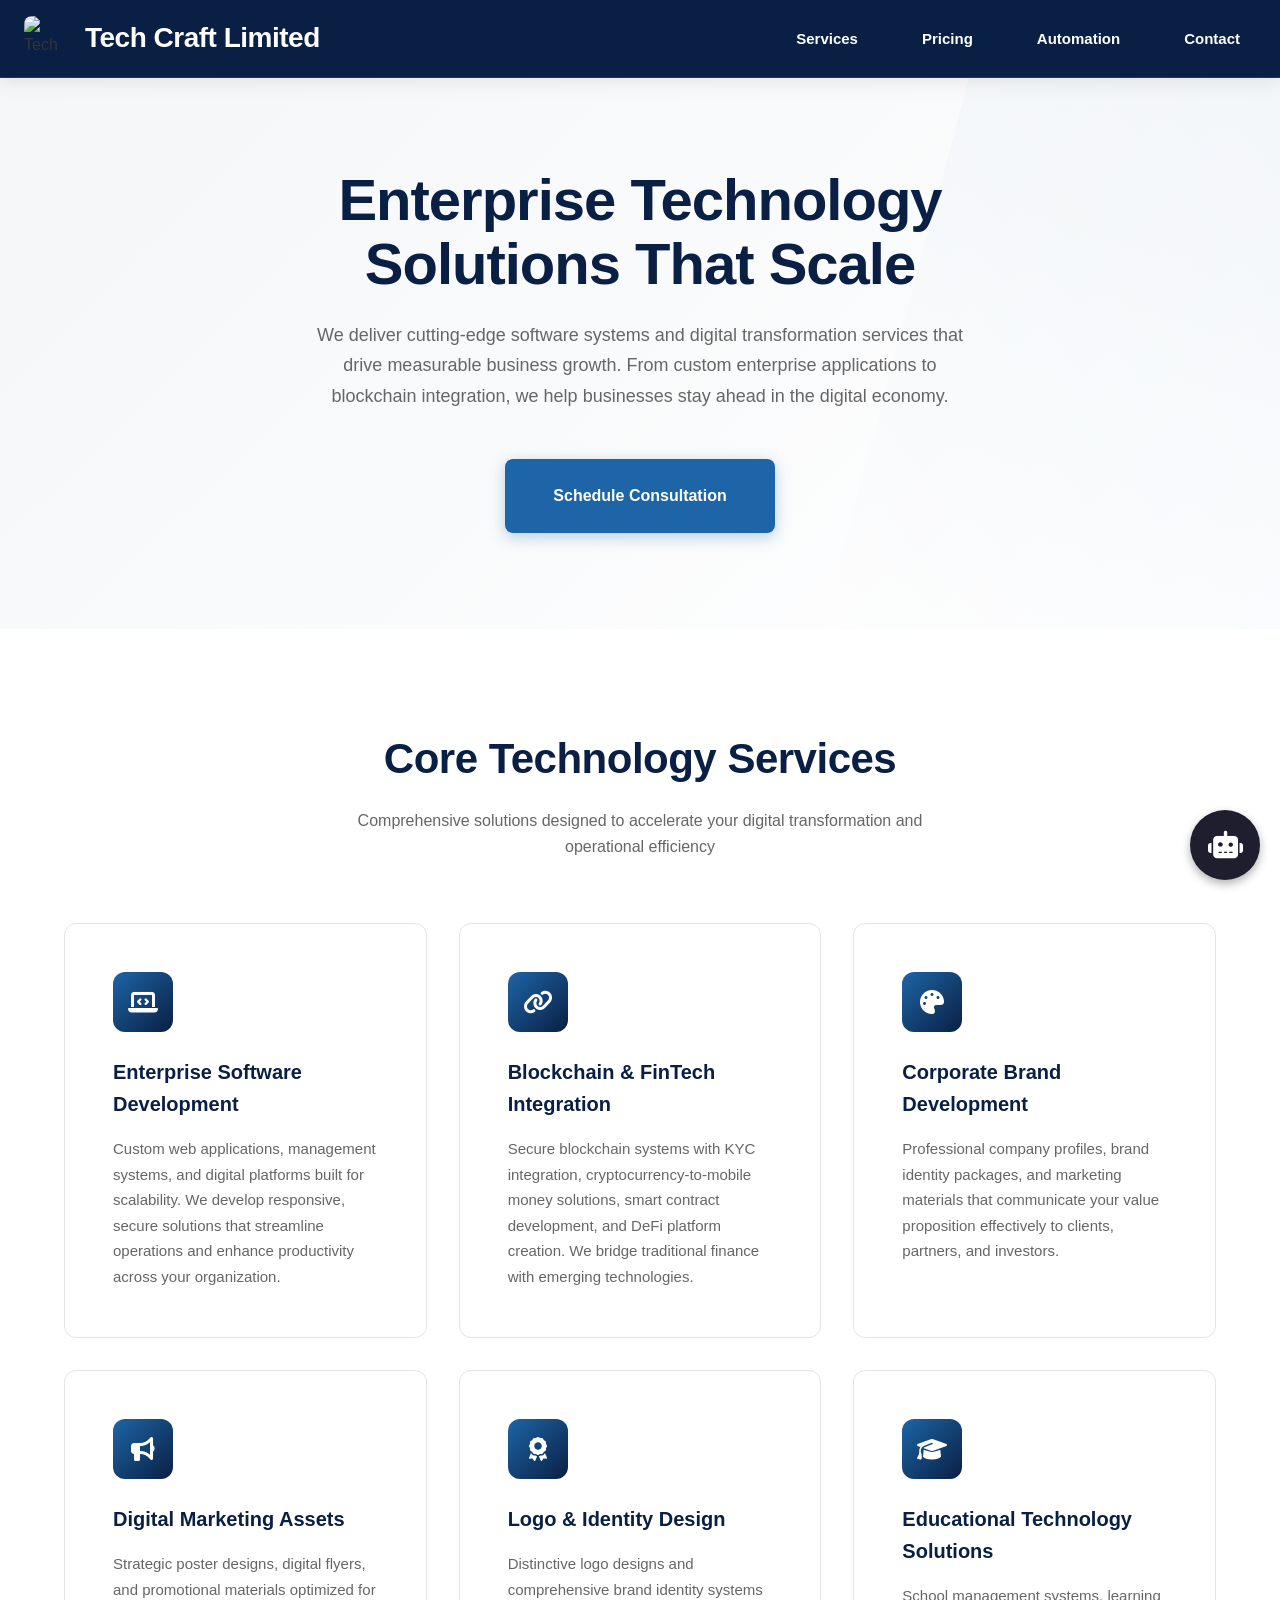
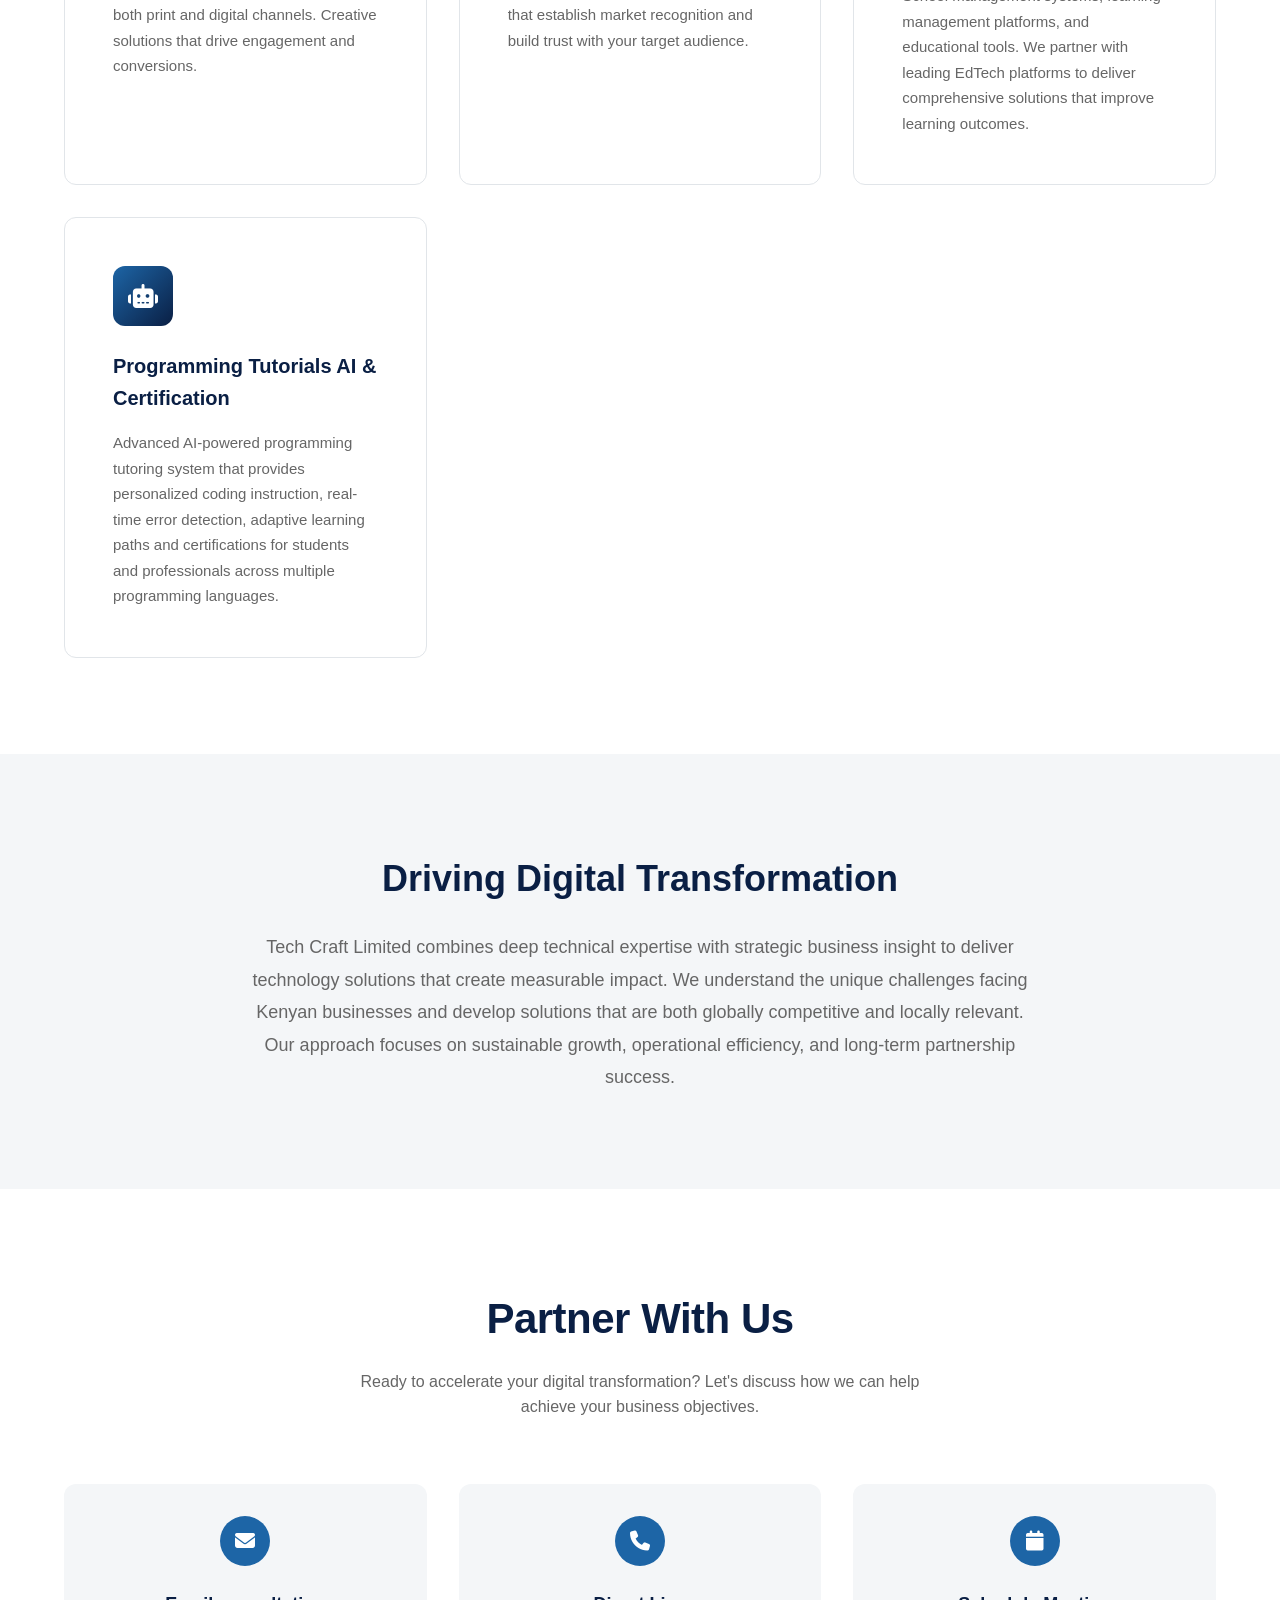
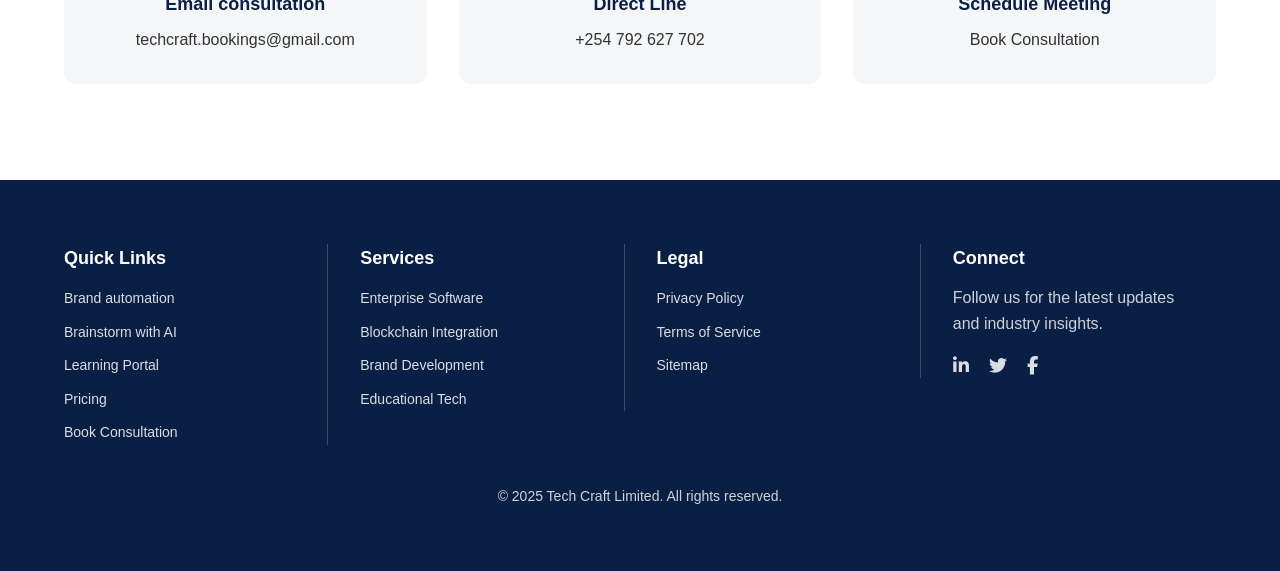
==== index.html @ 8ffde4c5 "Publish index.html at repository root for GitHub Pages and Vercel" ====
<!DOCTYPE html>
<html lang="en">
<head>
<meta charset="UTF-8">
<meta name="viewport" content="width=device-width, initial-scale=1.0">
<title>Tech Craft Limited — Enterprise Technology Solutions</title>
<meta name="description" content="Leading technology consultancy offering enterprise software development, blockchain integration, brand development, digital marketing, and educational technology solutions across Kenya.">
<link href="https://cdnjs.cloudflare.com/ajax/libs/font-awesome/6.4.0/css/all.min.css" rel="stylesheet">

<style>
/* Base Reset & Variables */
* { margin: 0; padding: 0; box-sizing: border-box; }
:root {
  --primary-dark: #0A1F44;
  --primary-light: #ffffff;
  --surface-gray: #F4F6F8;
  --accent-blue: #1D65A6;
  --success-green: #28a745;
  --text-secondary: #333333;
  --text-light: #666666;
  --border-color: #e1e5e9;
  --spacing-xs: 8px;
  --spacing-sm: 16px;
  --spacing-md: 24px;
  --spacing-lg: 32px;
  --spacing-xl: 48px;
  --spacing-xxl: 64px;
  --spacing-mega: 96px;
}

body {
  font-family: 'SF Pro Display', -apple-system, BlinkMacSystemFont, 'Segoe UI', Roboto, sans-serif;
  line-height: 1.6;
  color: var(--text-secondary);
  background: var(--primary-light);
  font-size: 16px;
}

.container {
  max-width: 1200px;
  margin: 0 auto;
  padding: 0 var(--spacing-md);
}

/* Navigation */
nav {
  position: fixed;
  top: 0;
  width: 100%;
  background: var(--primary-dark);
  border-bottom: 1px solid rgba(255, 255, 255, 0.1);
  z-index: 100;
  box-shadow: 0 2px 20px rgba(0, 0, 0, 0.1);
}

.nav-container {
  display: flex;
  justify-content: space-between;
  align-items: center;
  padding: var(--spacing-sm) var(--spacing-md);
}

.logo-section {
  display: flex;
  align-items: center;
  gap: var(--spacing-sm);
}

.logo-image {
  width: 45px;
  height: 45px;
  border-radius: 8px;
}

.logo-text {
  font-size: 28px;
  font-weight: 600;
  color: var(--primary-light);
  text-decoration: none;
  letter-spacing: -0.5px;
}

.nav-links {
  display: flex;
  list-style: none;
  gap: var(--spacing-lg);
}

.nav-links a {
  text-decoration: none;
  color: var(--primary-light);
  font-weight: 600;
  font-size: 15px;
  transition: all 0.3s ease;
  padding: var(--spacing-xs) var(--spacing-sm);
  border-radius: 10px;
}

.nav-links a:hover {
  color: var(--accent-blue);
  background: rgba(29, 101, 166, 0.1);
}

.menu-toggle {
  display: none;
  background: none;
  border: none;
  font-size: 24px;
  cursor: pointer;
  color: var(--primary-light);
}

/* Hero Section */
.hero {
  margin-top: 72px;
  padding: var(--spacing-mega) 0;
  background: linear-gradient(135deg, var(--surface-gray) 0%, var(--primary-light) 100%);
  position: relative;
  overflow: hidden;
}

.hero::before {
  content: '';
  position: absolute;
  top: 0;
  right: -10%;
  width: 40%;
  height: 100%;
  background: linear-gradient(45deg, transparent, rgba(29, 101, 166, 0.05));
  transform: skewX(-15deg);
}

.hero-content {
  position: relative;
  z-index: 2;
  text-align: center;
}

.hero h1 {
  font-size: clamp(32px, 5vw, 58px);
  font-weight: 700;
  margin-bottom: var(--spacing-md);
  line-height: 1.1;
  color: var(--primary-dark);
  letter-spacing: -1px;
}

.hero .subtitle {
  font-size: 18px;
  color: var(--text-light);
  margin-bottom: var(--spacing-xl);
  max-width: 650px;
  margin-left: auto;
  margin-right: auto;
  line-height: 1.7;
}

.cta-button {
  display: inline-block;
  background: var(--accent-blue);
  color: var(--primary-light);
  padding: var(--spacing-md) var(--spacing-xl);
  text-decoration: none;
  border-radius: 8px;
  font-weight: 600;
  font-size: 16px;
  transition: all 0.3s ease;
  box-shadow: 0 4px 15px rgba(29, 101, 166, 0.3);
}

.cta-button:hover {
  background: var(--primary-dark);
  transform: translateY(-2px);
  box-shadow: 0 6px 25px rgba(29, 101, 166, 0.4);
}

/* Services Section */
.services {
  padding: var(--spacing-mega) 0;
  background: var(--primary-light);
}

.section-title {
  text-align: center;
  font-size: clamp(28px, 4vw, 42px);
  font-weight: 700;
  margin-bottom: var(--spacing-sm);
  color: var(--primary-dark);
  letter-spacing: -0.5px;
}

.section-subtitle {
  text-align: center;
  font-size: 16px;
  color: var(--text-light);
  margin-bottom: var(--spacing-xxl);
  max-width: 600px;
  margin-left: auto;
  margin-right: auto;
}

.services-grid {
  display: grid;
  grid-template-columns: repeat(auto-fit, minmax(320px, 1fr));
  gap: var(--spacing-lg);
}

.service-card {
  background: var(--primary-light);
  border: 1px solid var(--border-color);
  border-radius: 12px;
  padding: var(--spacing-xl);
  transition: all 0.4s ease;
  position: relative;
  overflow: hidden;
}

.service-card::before {
  content: '';
  position: absolute;
  top: 0;
  left: 0;
  width: 100%;
  height: 4px;
  background: linear-gradient(90deg, var(--accent-blue), var(--primary-dark));
  transform: scaleX(0);
  transition: transform 0.3s ease;
}

.service-card:hover {
  box-shadow: 0 10px 40px rgba(0, 0, 0, 0.1);
  transform: translateY(-5px);
  border-color: var(--accent-blue);
}

.service-card:hover::before {
  transform: scaleX(1);
}

.service-icon {
  width: 60px;
  height: 60px;
  background: linear-gradient(135deg, var(--accent-blue), var(--primary-dark));
  border-radius: 12px;
  display: flex;
  align-items: center;
  justify-content: center;
  margin-bottom: var(--spacing-md);
  font-size: 24px;
  color: var(--primary-light);
  transition: transform 0.3s ease;
}

.service-card:hover .service-icon {
  transform: scale(1.1) rotate(5deg);
}

.service-card h3 {
  font-size: 20px;
  font-weight: 600;
  margin-bottom: var(--spacing-sm);
  color: var(--primary-dark);
}

.service-card p {
  color: var(--text-light);
  line-height: 1.7;
  font-size: 15px;
}

/* Mission Section */
.mission {
  background: var(--surface-gray);
  padding: var(--spacing-mega) 0;
  position: relative;
}

.mission-content {
  max-width: 800px;
  margin: 0 auto;
  text-align: center;
}

.mission h2 {
  font-size: clamp(24px, 4vw, 36px);
  font-weight: 700;
  margin-bottom: var(--spacing-md);
  color: var(--primary-dark);
}

.mission p {
  font-size: 18px;
  color: var(--text-light);
  line-height: 1.8;
}

/* Contact Section */
.contact {
  padding: var(--spacing-mega) 0;
  background: var(--primary-light);
  text-align: center;
}

.contact-grid {
  display: grid;
  grid-template-columns: repeat(auto-fit, minmax(280px, 1fr));
  gap: var(--spacing-lg);
  margin-top: var(--spacing-xl);
}

.contact-card {
  background: var(--surface-gray);
  padding: var(--spacing-lg);
  border-radius: 12px;
  text-align: center;
}

.contact-icon {
  width: 50px;
  height: 50px;
  background: var(--accent-blue);
  border-radius: 50%;
  display: flex;
  align-items: center;
  justify-content: center;
  margin: 0 auto var(--spacing-md);
  font-size: 20px;
  color: var(--primary-light);
}

.contact-card h3 {
  font-size: 18px;
  font-weight: 600;
  margin-bottom: var(--spacing-xs);
  color: var(--primary-dark);
}

.contact-card a {
  color: var(--text-secondary);
  text-decoration: none;
  font-weight: 500;
  transition: color 0.3s ease;
}

.contact-card a:hover {
  color: var(--accent-blue);
}

/* Footer */
.footer {
  background: var(--primary-dark);
  color: var(--primary-light);
  padding: var(--spacing-xxl) 0;
  clear: both;
}

.footer-content {
  display: flex;
  flex-wrap: wrap;
  justify-content: space-between;
  gap: var(--spacing-lg);
  align-items: flex-start;
}

.footer-section {
  flex: 1;
  min-width: 200px;
  border-right: 1px solid rgba(255,255,255,0.2);
  padding-right: 15px;
}

.footer-section:last-child {
  border-right: none;
}

.footer-section h3 {
  margin-bottom: 12px;
  font-size: 18px;
  font-weight: 600;
  color: #fff;
}

.footer-links {
  list-style: none;
  display: flex;
  flex-direction: column;
  gap: 8px;
  padding: 0;
  margin: 0;
  align-items: flex-start;
}

.footer-links li {
  margin: 0;
}

.footer-links a {
  color: rgba(255,255,255,0.85);
  text-decoration: none;
  font-size: 14px;
  transition: color 0.3s;
}

.footer-links a:hover {
  color: var(--accent-blue);
}

.social-links {
  display: flex;
  gap: 20px;
}

.social-links a {
  color: rgba(255,255,255,0.85);
  font-size: 18px;
  text-decoration: none;
  transition: color 0.3s;
}

.social-links a:hover {
  color: var(--accent-blue);
}

.footer-bottom {
  margin-top: 40px;
  text-align: center;
  font-size: 14px;
  color: rgba(255,255,255,0.7);
}

.footer p {
  color: rgba(255, 255, 255, 0.8);
}

/* Floating AI Button */
.ai-button-container {
  position: fixed;
  bottom: 20px;
  right: 20px;
  z-index: 1000;
}

#aiButton {
  background-color: #1E1E2F;
  color: white;
  border-radius: 50%;
  width: 70px;
  height: 70px;
  display: flex;
  align-items: center;
  justify-content: center;
  font-size: 28px;
  cursor: pointer;
  box-shadow: 0px 4px 10px rgba(0,0,0,0.3);
  position: relative;
  transition: background-color 0.3s, transform 0.3s;
}

#aiButton:hover {
  transform: scale(1.1);
}

#aiTooltip {
  position: absolute;
  bottom: 20px;
  right: 90px;
  background: #2E2E4F;
  color: white;
  padding: 8px 12px;
  border-radius: 12px;
  font-size: 14px;
  opacity: 0;
  transform: translateX(20px);
  transition: all 0.4s ease;
  white-space: nowrap;
}

/* Mobile Responsive Styles */
@media screen and (max-width: 768px) {
  .nav-links {
    position: absolute;
    top: 100%;
    left: 0;
    width: 100%;
    background: var(--primary-dark);
    flex-direction: column;
    padding: var(--spacing-md);
    box-shadow: 0 4px 20px rgba(0, 0, 0, 0.2);
    transform: translateY(-100%);
    opacity: 0;
    visibility: hidden;
    transition: all 0.3s ease;
    gap: 0;
  }

  .nav-links a {
    padding: var(--spacing-sm) 0;
    border-bottom: 1px solid rgba(255, 255, 255, 0.1);
    width: 100%;
    text-align: center;
  }

  .nav-links a:last-child {
    border-bottom: none;
  }

  .nav-links.active {
    transform: translateY(0);
    opacity: 1;
    visibility: visible;
  }

  .menu-toggle {
    display: block;
  }

  .hero {
    padding: var(--spacing-xxl) 0;
  }

  .hero h1 {
    font-size: clamp(28px, 6vw, 40px);
  }

  .hero .subtitle {
    font-size: 16px;
  }

  .services {
    padding: var(--spacing-xxl) 0;
  }

  .mission {
    padding: var(--spacing-xxl) 0;
  }

  .mission p {
    font-size: 16px;
  }

  .contact {
    padding: var(--spacing-xxl) 0;
  }

  .services-grid {
    grid-template-columns: 1fr;
    gap: var(--spacing-md);
  }

  .contact-grid {
    grid-template-columns: 1fr;
  }

  .footer-content {
    flex-direction: column;
    align-items: center;
    text-align: center;
  }

  .footer-section {
    border-right: none;
    border-bottom: 1px solid rgba(255,255,255,0.2);
    padding-right: 0;
    padding-bottom: var(--spacing-md);
    width: 100%;
  }

  .footer-section:last-child {
    border-bottom: none;
  }

  .footer-links {
    align-items: center;
  }

  .social-links {
    justify-content: center;
  }

  #aiButton {
    width: 60px;
    height: 60px;
    font-size: 24px;
  }

  #aiTooltip {
    font-size: 12px;
    right: 75px;
  }
}

@media (max-width: 480px) {
  .container {
    padding: 0 var(--spacing-sm);
  }

  .nav-container {
    padding: var(--spacing-sm);
  }

  .logo-text {
    font-size: 20px;
  }

  .logo-image {
    width: 35px;
    height: 35px;
  }

  .hero {
    padding: var(--spacing-xl) 0;
  }

  .hero h1 {
    font-size: 26px;
  }

  .hero .subtitle {
    font-size: 15px;
  }

  .cta-button {
    padding: var(--spacing-sm) var(--spacing-md);
    font-size: 14px;
  }

  .service-card {
    padding: var(--spacing-md);
  }

  .service-icon {
    width: 50px;
    height: 50px;
    font-size: 20px;
  }

  .section-title {
    font-size: 24px;
  }

  .section-subtitle {
    font-size: 14px;
  }

  #aiButton {
    width: 55px;
    height: 55px;
    font-size: 22px;
    bottom: 15px;
    right: 15px;
  }

  #aiTooltip {
    display: none;
  }
}
</style>
</head>

<body>
<!-- Navigation -->
<nav class="nav">
  <div class="nav-container">
    <div class="logo-section">
      <img src="techcraft.png" alt="Tech Craft Logo" class="logo-image">
      <a href="#" class="logo-text">Tech Craft Limited</a>
    </div>
    <ul class="nav-links">
      <li><a href="#services">Services</a></li>
      <li><a href="pricing.html">Pricing</a></li>
      <li><a href="automation.html">Automation</a></li>
      <li><a href="#contact">Contact</a></li>
    </ul>
    <button class="menu-toggle">
      <i class="fas fa-bars"></i>
    </button>
  </div>
</nav>

<!-- Hero Section -->
<section class="hero">
  <div class="container">
    <div class="hero-content">
      <h1>Enterprise Technology<br>Solutions That Scale</h1>
      <p class="subtitle">We deliver cutting-edge software systems and digital transformation services that drive measurable business growth. From custom enterprise applications to blockchain integration, we help businesses stay ahead in the digital economy.</p>
      <a href="booking.html" class="cta-button">Schedule Consultation</a>
    </div>
  </div>
</section>

<!-- Services Section -->
<section id="services" class="services">
  <div class="container">
    <h2 class="section-title">Core Technology Services</h2>
    <p class="section-subtitle">Comprehensive solutions designed to accelerate your digital transformation and operational efficiency</p>
    <div class="services-grid">
      <div class="service-card">
        <div class="service-icon">
          <i class="fas fa-laptop-code"></i>
        </div>
        <h3>Enterprise Software Development</h3>
        <p>Custom web applications, management systems, and digital platforms built for scalability. We develop responsive, secure solutions that streamline operations and enhance productivity across your organization.</p>
      </div>
      <div class="service-card">
        <div class="service-icon">
          <i class="fas fa-link"></i>
        </div>
        <h3>Blockchain & FinTech Integration</h3>
        <p>Secure blockchain systems with KYC integration, cryptocurrency-to-mobile money solutions, smart contract development, and DeFi platform creation. We bridge traditional finance with emerging technologies.</p>
      </div>
      <div class="service-card">
        <div class="service-icon">
          <i class="fas fa-palette"></i>
        </div>
        <h3>Corporate Brand Development</h3>
        <p>Professional company profiles, brand identity packages, and marketing materials that communicate your value proposition effectively to clients, partners, and investors.</p>
      </div>
      <div class="service-card">
        <div class="service-icon">
          <i class="fas fa-bullhorn"></i>
        </div>
        <h3>Digital Marketing Assets</h3>
        <p>Strategic poster designs, digital flyers, and promotional materials optimized for both print and digital channels. Creative solutions that drive engagement and conversions.</p>
      </div>
      <div class="service-card">
        <div class="service-icon">
          <i class="fas fa-award"></i>
        </div>
        <h3>Logo & Identity Design</h3>
        <p>Distinctive logo designs and comprehensive brand identity systems that establish market recognition and build trust with your target audience.</p>
      </div>
      <div class="service-card">
        <div class="service-icon">
          <i class="fas fa-graduation-cap"></i>
        </div>
        <h3>Educational Technology Solutions</h3>
        <p>School management systems, learning management platforms, and educational tools. We partner with leading EdTech platforms to deliver comprehensive solutions that improve learning outcomes.</p>
      </div>
      <div class="service-card">
        <div class="service-icon">
          <i class="fas fa-robot"></i>
        </div>
        <h3>Programming Tutorials AI & Certification</h3>
        <p>Advanced AI-powered programming tutoring system that provides personalized coding instruction, real-time error detection, adaptive learning paths and certifications for students and professionals across multiple programming languages.</p>
      </div>
    </div>
  </div>
</section>

<!-- Mission Section -->
<section id="mission" class="mission">
  <div class="container">
    <div class="mission-content">
      <h2>Driving Digital Transformation</h2>
      <p>Tech Craft Limited combines deep technical expertise with strategic business insight to deliver technology solutions that create measurable impact. We understand the unique challenges facing Kenyan businesses and develop solutions that are both globally competitive and locally relevant. Our approach focuses on sustainable growth, operational efficiency, and long-term partnership success.</p>
    </div>
  </div>
</section>

<!-- Contact Section -->
<section id="contact" class="contact">
  <div class="container">
    <h2 class="section-title">Partner With Us</h2>
    <p class="section-subtitle">Ready to accelerate your digital transformation? Let's discuss how we can help achieve your business objectives.</p>
    <div class="contact-grid">
      <div class="contact-card">
        <div class="contact-icon">
          <i class="fas fa-envelope"></i>
        </div>
        <h3>Email consultation</h3>
        <a href="mailto:techcraft.bookings@gmail.com">techcraft.bookings@gmail.com</a>
      </div>
      <div class="contact-card">
        <div class="contact-icon">
          <i class="fas fa-phone"></i>
        </div>
        <h3>Direct Line</h3>
        <a href="tel:+254792627702">+254 792 627 702</a>
      </div>
      <div class="contact-card">
        <div class="contact-icon">
          <i class="fas fa-calendar"></i>
        </div>
        <h3>Schedule Meeting</h3>
        <a href="booking.html">Book Consultation</a>
      </div>
    </div>
  </div>
</section>

<!-- Floating AI Button -->
<div class="ai-button-container">
  <a href="AI.html" target="_blank" style="text-decoration: none;">
    <div id="aiButton">
      <i class="fas fa-robot"></i>
      <div id="aiTooltip"> Brainstorm with AI</div>
    </div>
  </a>
</div>

<!-- Footer -->
<footer class="footer">
  <div class="container">
    <div class="footer-content">
      <div class="footer-section">
        <h3>Quick Links</h3>
        <ul class="footer-links">
          <li><a href="automation.html">Brand automation</a></li>
          <li><a href="AI.html">Brainstorm with AI</a></li>
          <li><a href="learning.html">Learning Portal</a></li>
          <li><a href="pricing.html">Pricing</a></li>
          <li><a href="booking.html">Book Consultation</a></li>
        </ul>
      </div>
      
      <div class="footer-section">
        <h3>Services</h3>
        <ul class="footer-links">
          <li><a href="#services">Enterprise Software</a></li>
          <li><a href="#services">Blockchain Integration</a></li>
          <li><a href="#services">Brand Development</a></li>
          <li><a href="#services">Educational Tech</a></li>
        </ul>
      </div>
      
      <div class="footer-section">
        <h3>Legal</h3>
        <ul class="footer-links">
          <li><a href="privacy.html">Privacy Policy</a></li>
          <li><a href="/terms.html">Terms of Service</a></li>
          <li><a href="/sitemap.html">Sitemap</a></li>
        </ul>
      </div>
      
      <div class="footer-section">
        <h3>Connect</h3>
        <p style="color: rgba(255, 255, 255, 0.8); margin-bottom: 1rem;">
          Follow us for the latest updates and industry insights.
        </p>
        <div class="social-links">
          <a href="https://linkedin.com/company/tech-craft-limited" aria-label="LinkedIn" target="_blank" rel="noopener">
            <i class="fab fa-linkedin-in" aria-hidden="true"></i>
          </a>
          <a href="https://x.com/Tech_craft_ltd?s=09&t=dpjquoECA7vQ30L01CiuYA" aria-label="Twitter" target="_blank" rel="noopener">
            <i class="fab fa-twitter" aria-hidden="true"></i>
          </a>
          <a href="https://www.facebook.com/profile.php?id=61583499659601" aria-label="Facebook" target="_blank" rel="noopener">
            <i class="fab fa-facebook-f" aria-hidden="true"></i>
          </a>
        </div>
      </div>
    </div>
    
    <div class="footer-bottom">
      <p>&copy; 2025 Tech Craft Limited. All rights reserved.</p>
    </div>
  </div>
</footer>

<script>
// Mobile menu toggle
const menuToggle = document.querySelector('.menu-toggle');
const navLinks = document.querySelector('.nav-links');

menuToggle.addEventListener('click', () => {
  navLinks.classList.toggle('active');
  const icon = menuToggle.querySelector('i');
  icon.classList.toggle('fa-bars');
  icon.classList.toggle('fa-times');
});

// Close mobile menu when clicking on a link
document.querySelectorAll('.nav-links a').forEach(link => {
  link.addEventListener('click', () => {
    navLinks.classList.remove('active');
    const icon = menuToggle.querySelector('i');
    icon.classList.add('fa-bars');
    icon.classList.remove('fa-times');
  });
});

// Smooth scrolling for navigation links
document.querySelectorAll('a[href^="#"]').forEach(anchor => {
  anchor.addEventListener('click', function (e) {
    e.preventDefault();
    const target = document.querySelector(this.getAttribute('href'));
    if (target) {
      target.scrollIntoView({
        behavior: 'smooth',
        block: 'start'
      });
    }
  });
});

// Navbar scroll effect
window.addEventListener('scroll', () => {
  const nav = document.querySelector('.nav');
  if (window.scrollY > 50) {
    nav.style.background = 'rgba(10, 31, 68, 0.98)';
  } else {
    nav.style.background = 'var(--primary-dark)';
  }
});

// AI Button Tooltip Animation
const tooltip = document.getElementById('aiTooltip');
const button = document.getElementById('aiButton');

// Flash tooltip with slide-in every 5 seconds
setInterval(() => {
  tooltip.style.opacity = '1';
  tooltip.style.transform = 'translateX(0)';
  setTimeout(() => {
    tooltip.style.opacity = '0';
    tooltip.style.transform = 'translateX(20px)';
  }, 2000);
}, 5000);

// Keep tooltip visible while hovering
button.addEventListener('mouseover', () => {
  tooltip.style.opacity = '1';
  tooltip.style.transform = 'translateX(0)';
});

button.addEventListener('mouseout', () => {
  tooltip.style.opacity = '0';
  tooltip.style.transform = 'translateX(20px)';
});

// Prevent body scroll when mobile menu is open
menuToggle.addEventListener('click', () => {
  if (navLinks.classList.contains('active')) {
    document.body.style.overflow = 'hidden';
  } else {
    document.body.style.overflow = '';
  }
});

// Reset body scroll on window resize
window.addEventListener('resize', () => {
  if (window.innerWidth > 768) {
    document.body.style.overflow = '';
    navLinks.classList.remove('active');
    const icon = menuToggle.querySelector('i');
    icon.classList.add('fa-bars');
    icon.classList.remove('fa-times');
  }
});
</script>
</body>
</html>
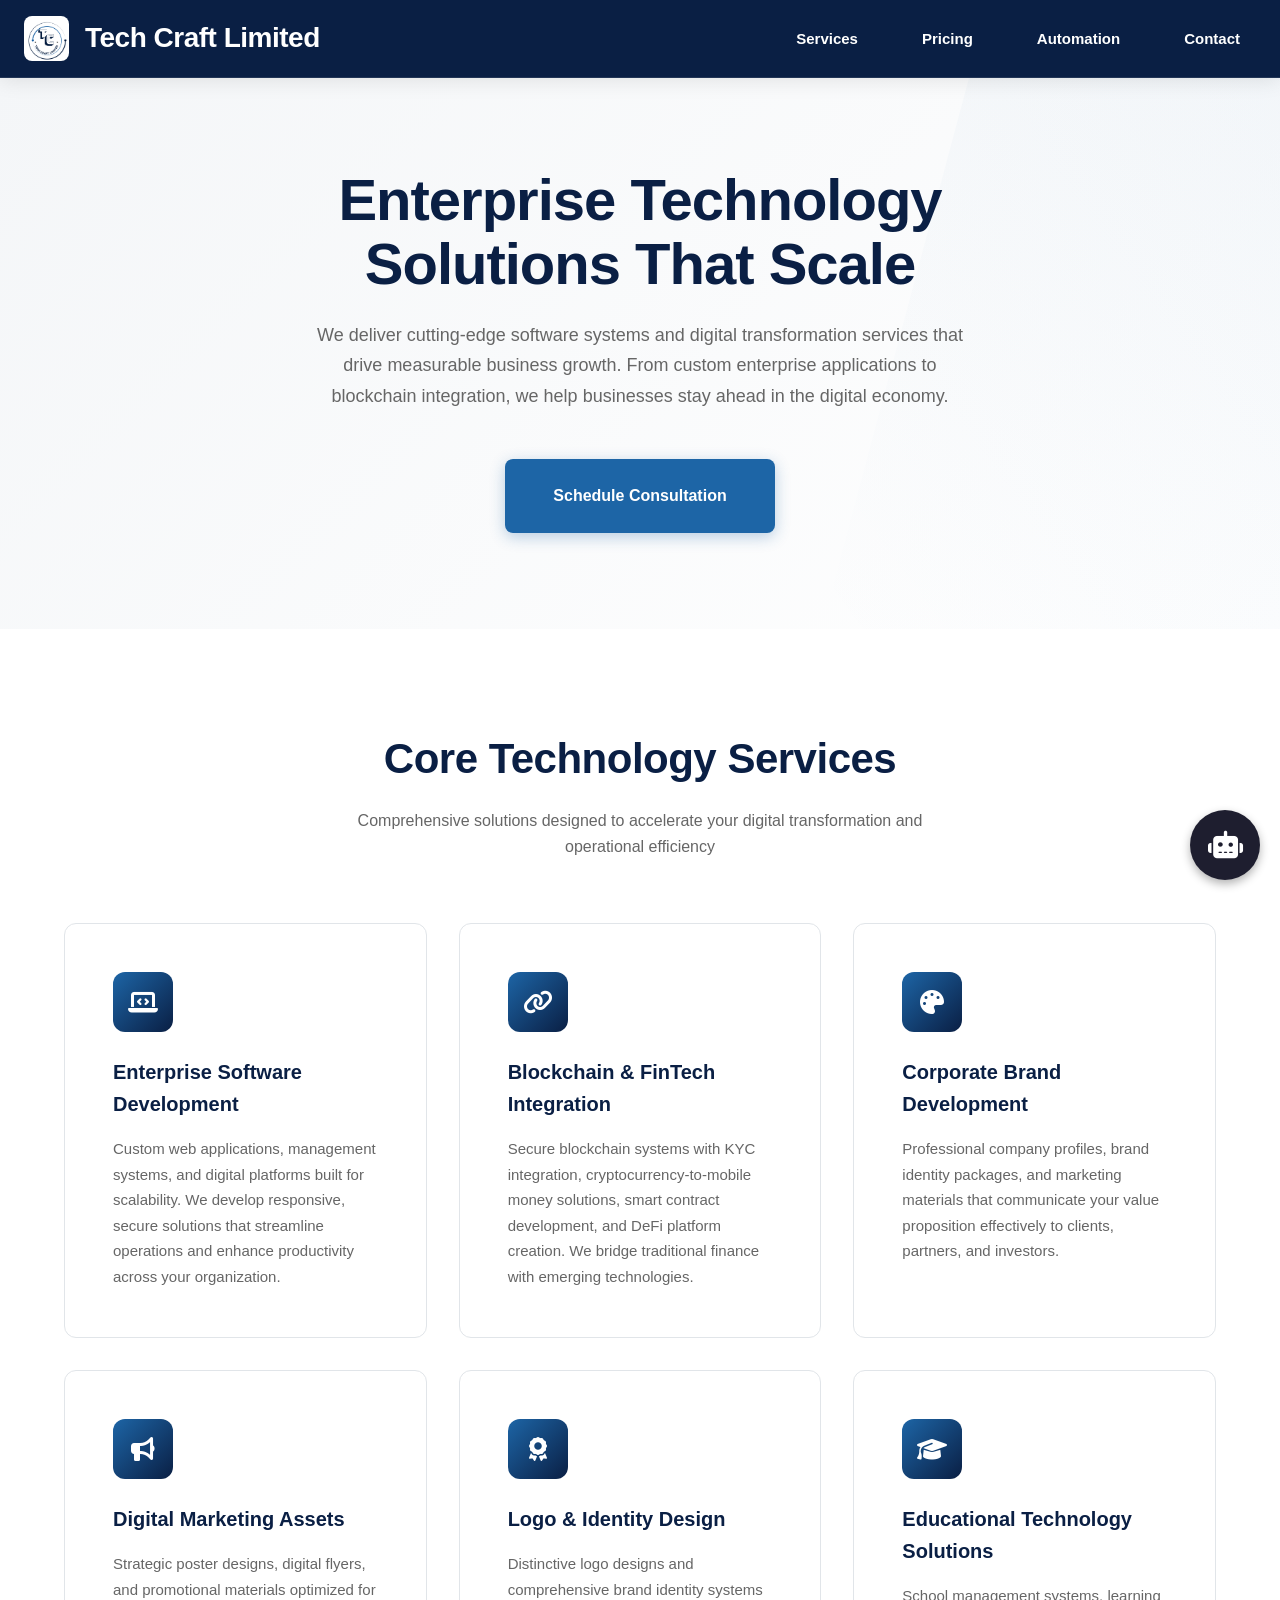
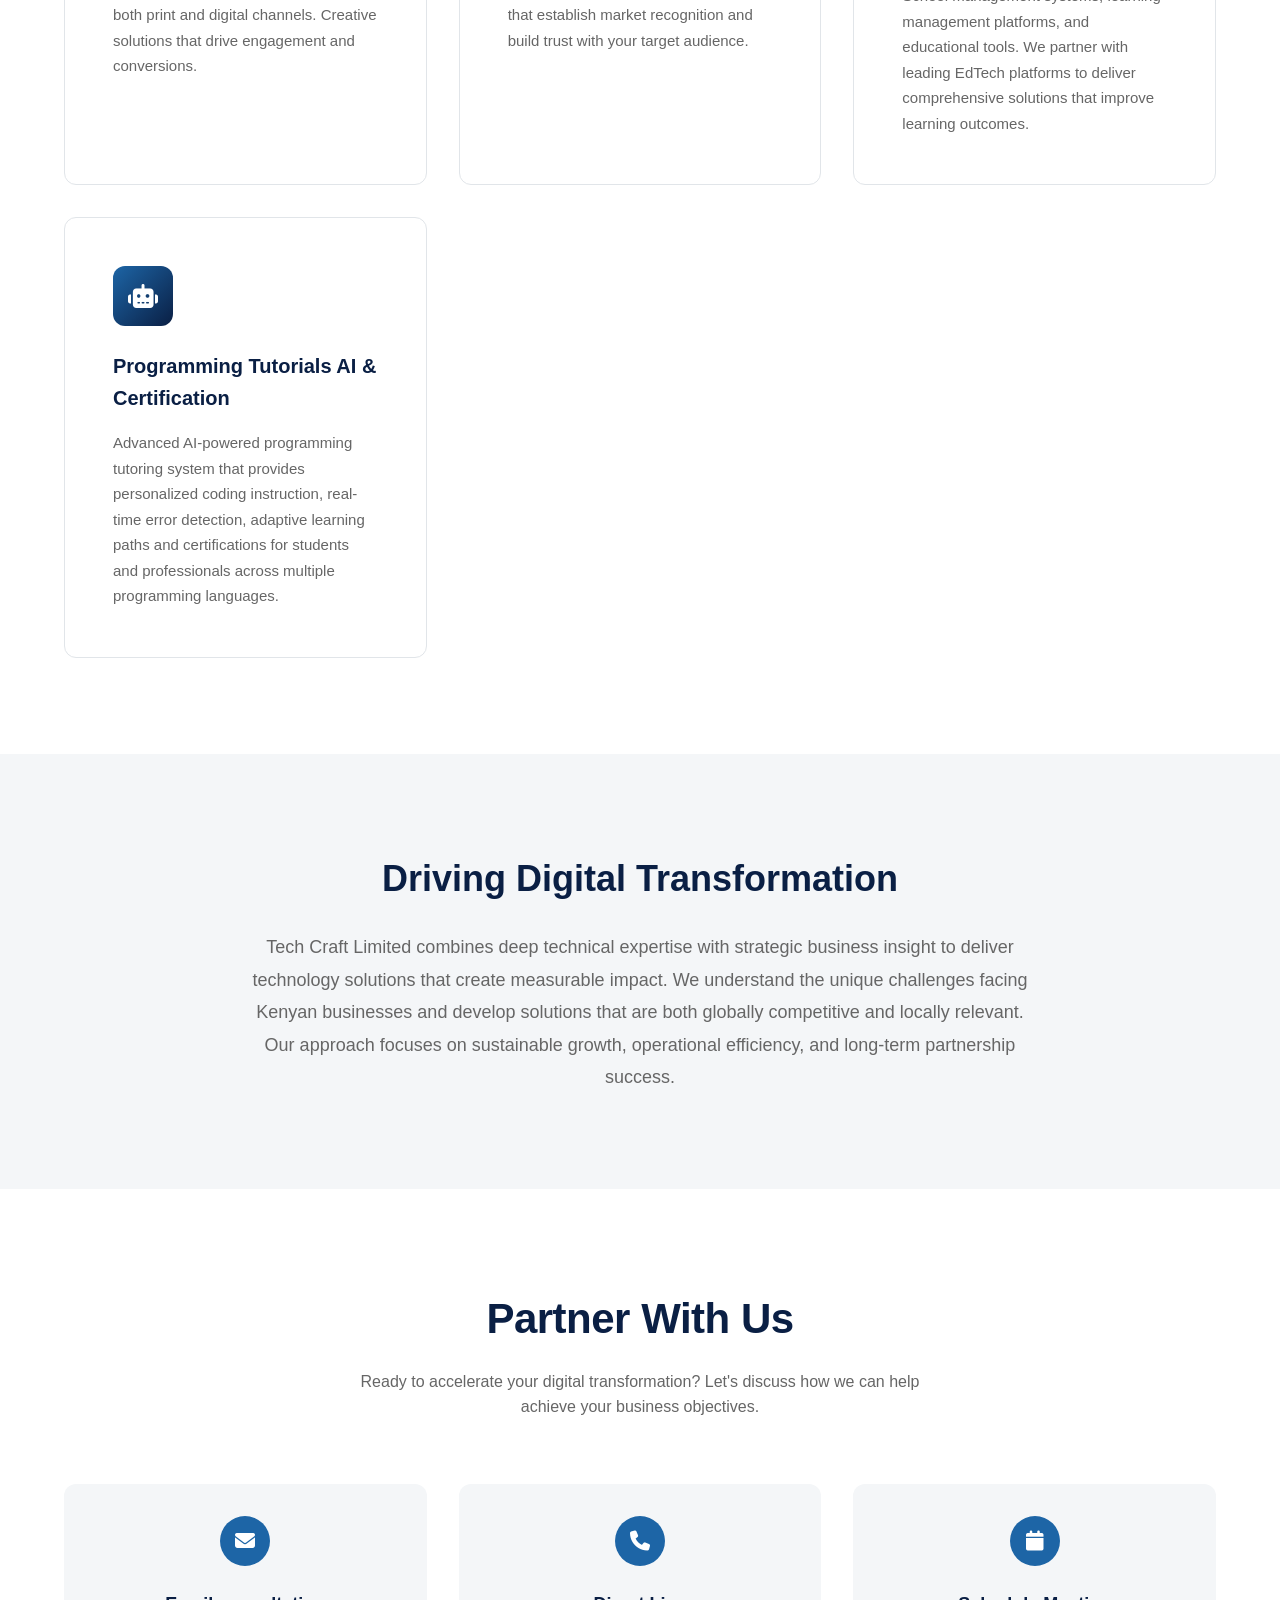
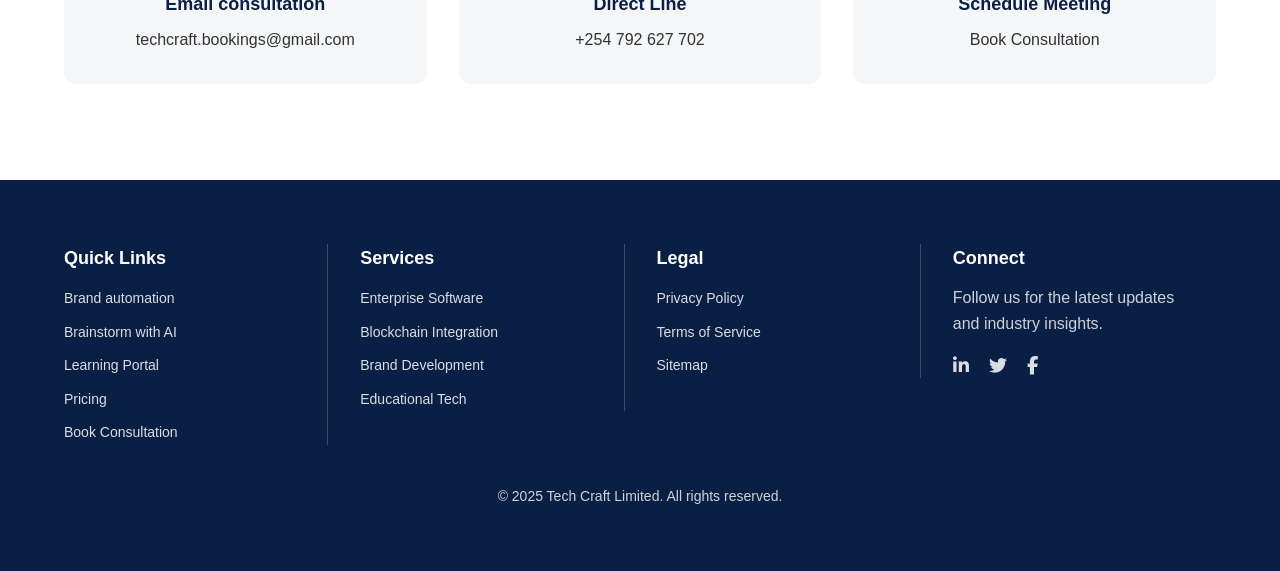
==== commit 0ef520fe: "Fix homepage logo asset path for root hosting" ====
--- a/index.html
+++ b/index.html
@@ -662,7 +662,7 @@
 <nav class="nav">
   <div class="nav-container">
     <div class="logo-section">
-      <img src="techcraft.png" alt="Tech Craft Logo" class="logo-image">
+      <img src="Techcraft/techcraft.png" alt="Tech Craft Logo" class="logo-image">
       <a href="#" class="logo-text">Tech Craft Limited</a>
     </div>
     <ul class="nav-links">
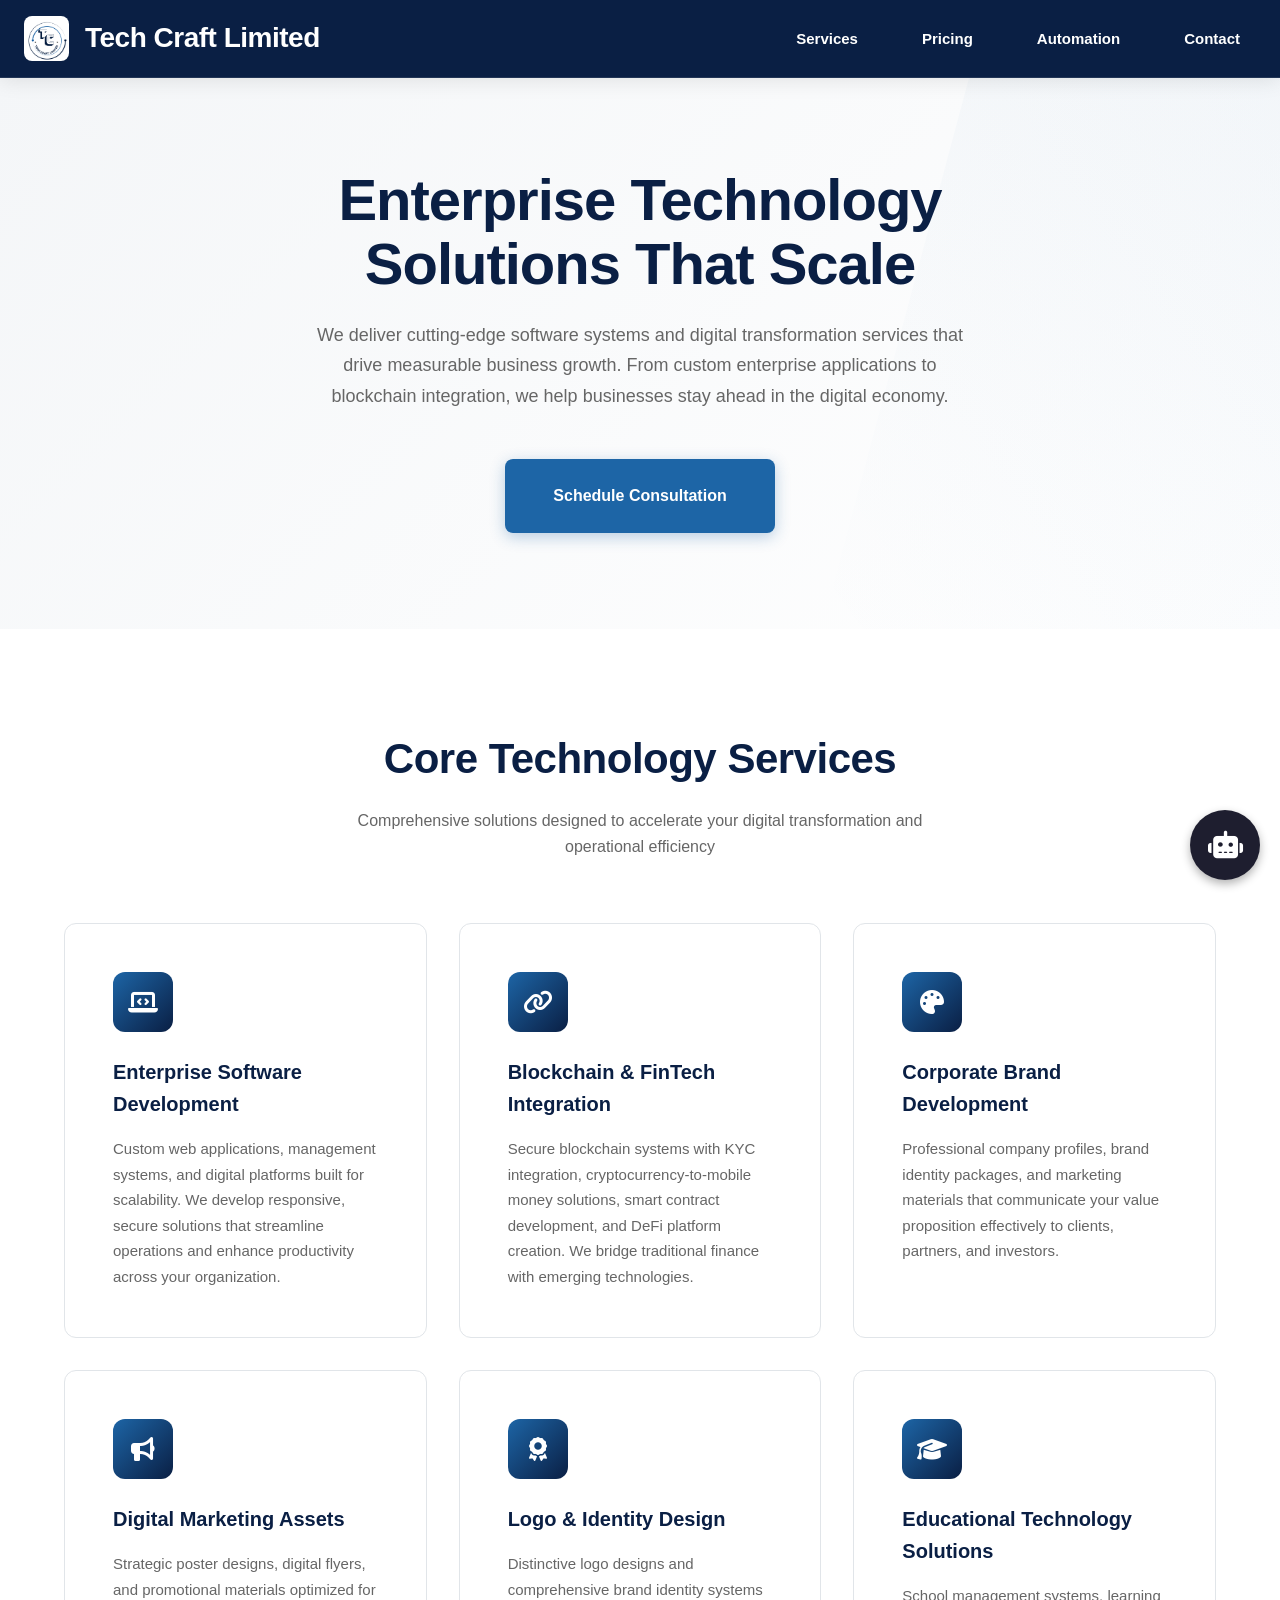
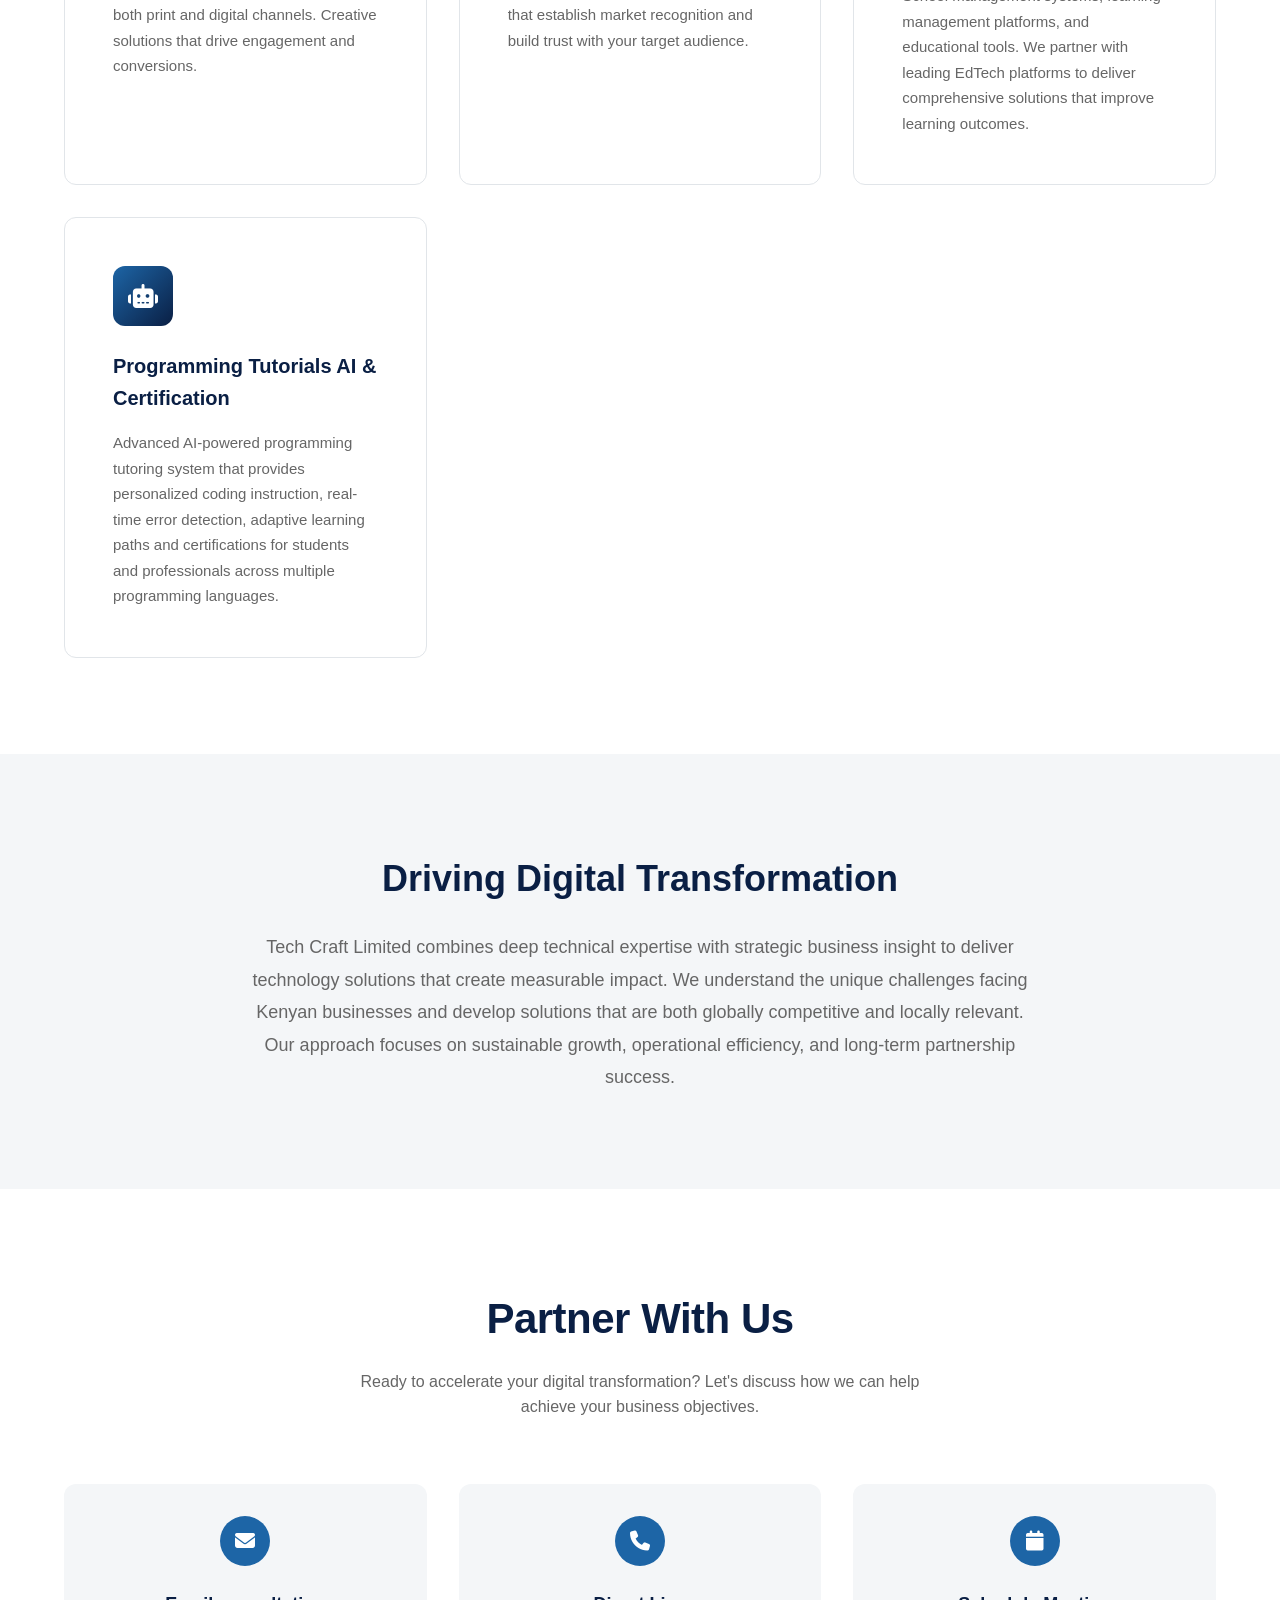
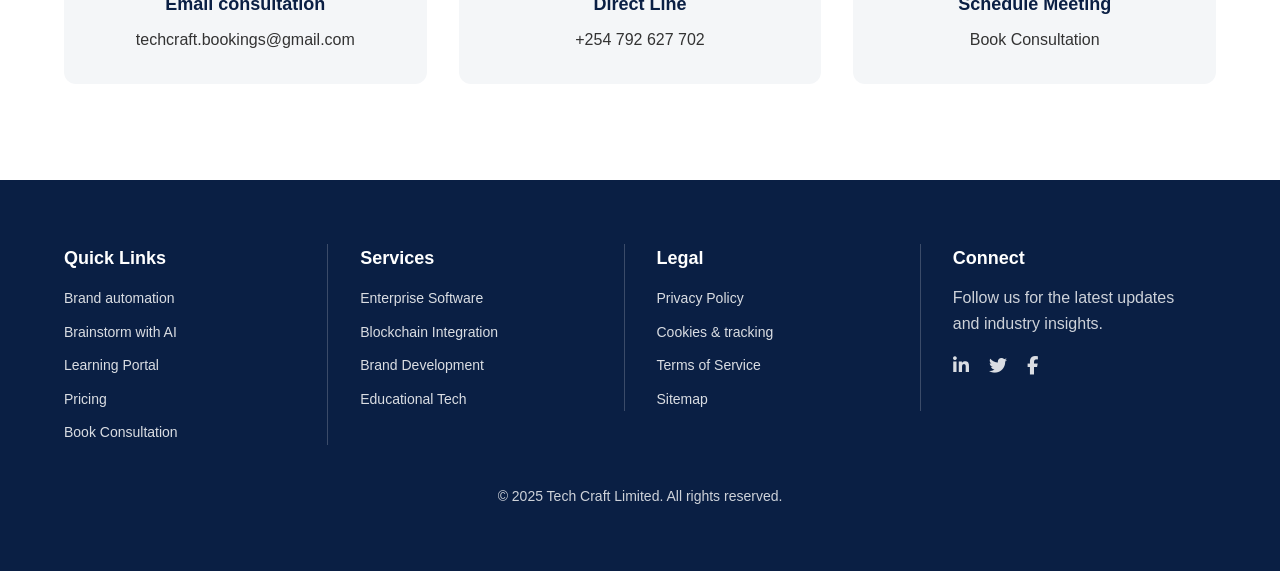
==== commit 130551b7: "fix: link privacy disclosures and correct unsupported homepage claims" ====
--- a/index.html
+++ b/index.html
@@ -827,6 +827,7 @@
         <h3>Legal</h3>
         <ul class="footer-links">
           <li><a href="privacy.html">Privacy Policy</a></li>
+          <li><a href="cookies.html">Cookies &amp; tracking</a></li>
           <li><a href="/terms.html">Terms of Service</a></li>
           <li><a href="/sitemap.html">Sitemap</a></li>
         </ul>
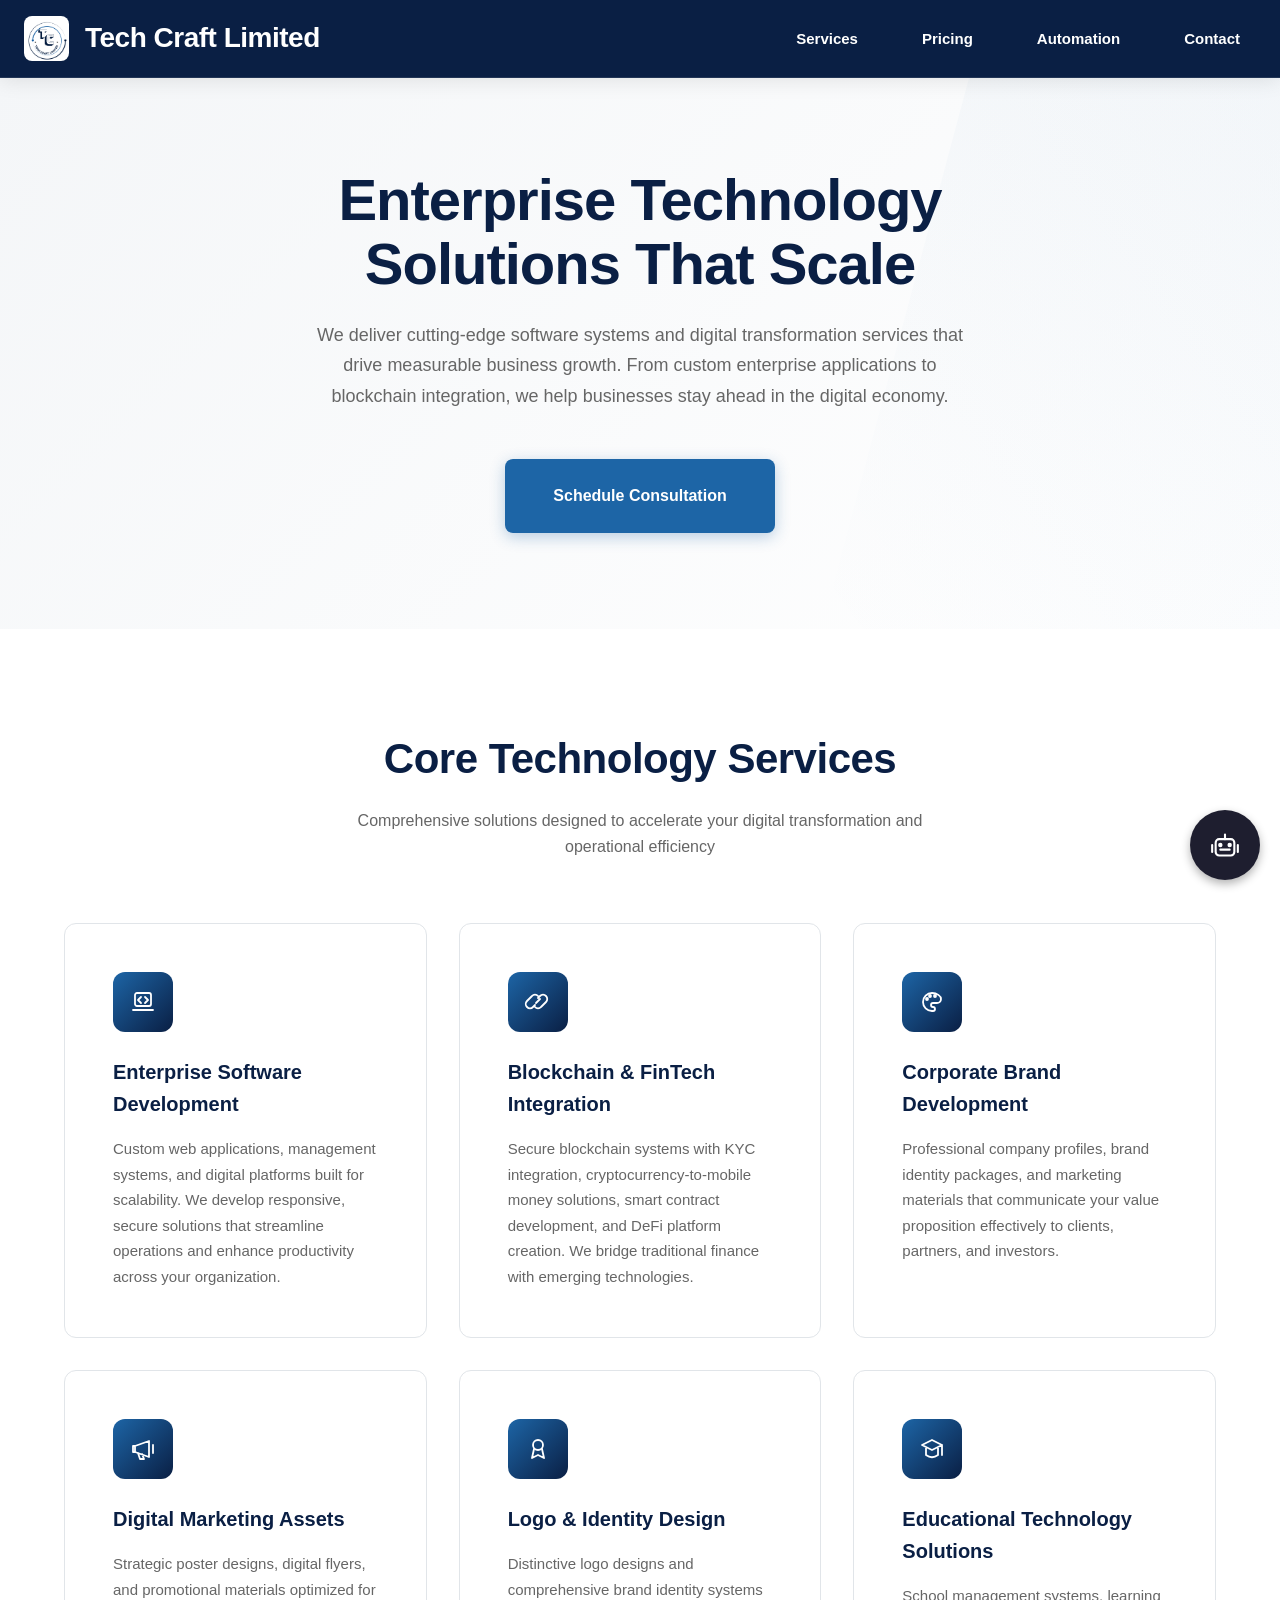
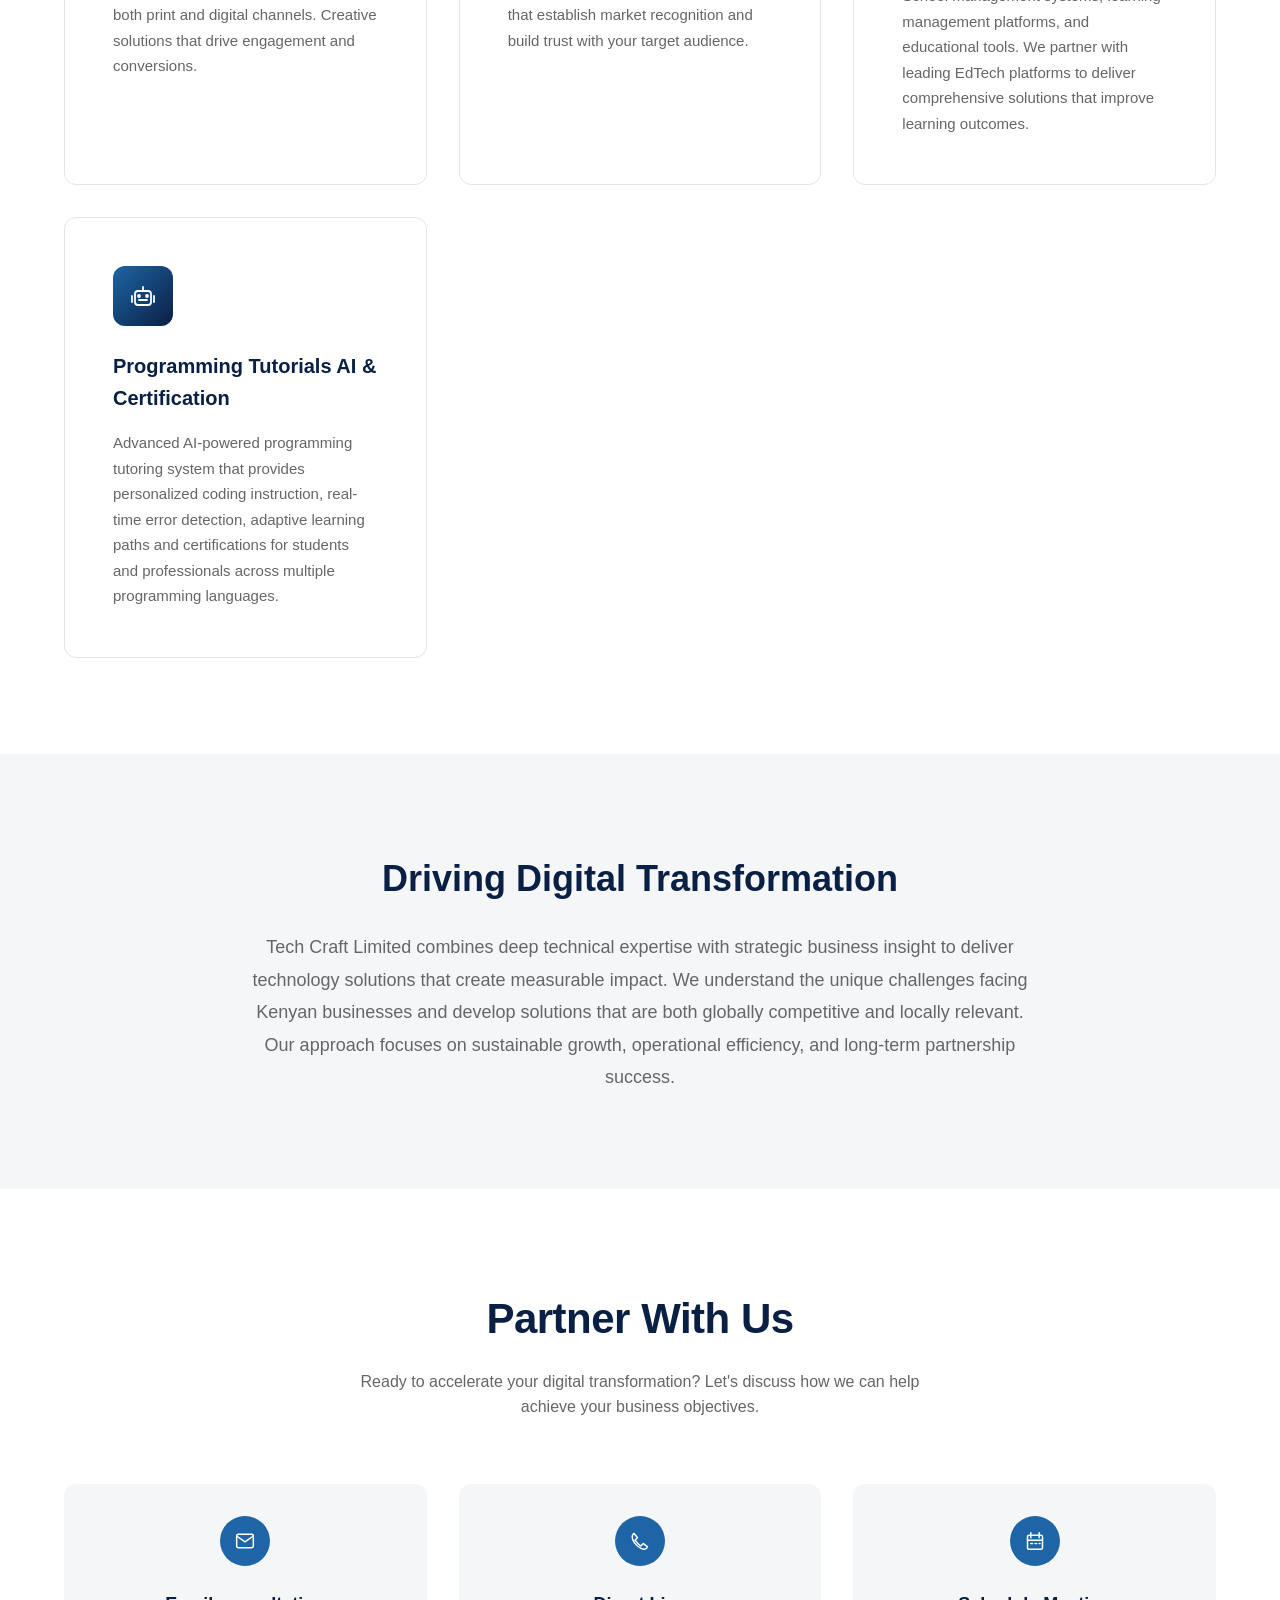
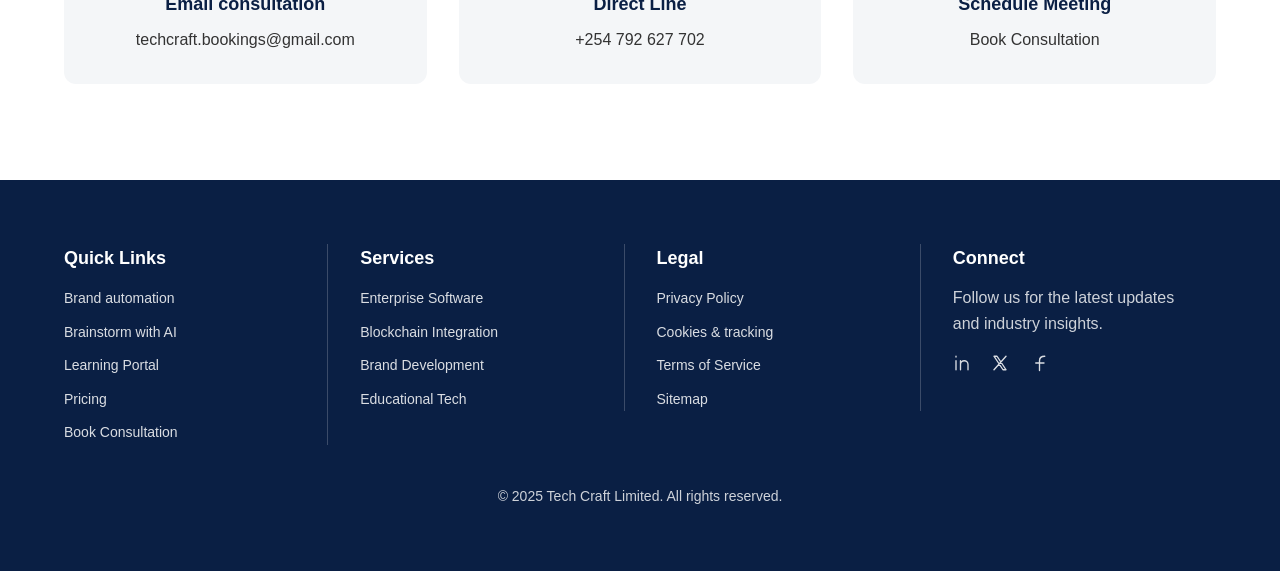
==== commit 14919c20: "Remove blocking homepage icon CDN and fix navigation" ====
--- a/index.html
+++ b/index.html
@@ -5,7 +5,7 @@
 <meta name="viewport" content="width=device-width, initial-scale=1.0">
 <title>Tech Craft Limited — Enterprise Technology Solutions</title>
 <meta name="description" content="Leading technology consultancy offering enterprise software development, blockchain integration, brand development, digital marketing, and educational technology solutions across Kenya.">
-<link href="https://cdnjs.cloudflare.com/ajax/libs/font-awesome/6.4.0/css/all.min.css" rel="stylesheet">
+<link rel="canonical" href="https://techcraftlimited.me/">
 
 <style>
 /* Base Reset & Variables */
@@ -654,6 +654,11 @@
     display: none;
   }
 }
+
+/* Inline icons: no external stylesheet or font requests on the homepage. */
+.fas,.fab{display:inline-flex;align-items:center;justify-content:center;font-style:normal}
+.site-icon{width:1em;height:1em;display:block;overflow:visible}
+.close-lines{display:none}.fa-times .menu-lines{display:none}.fa-times .close-lines{display:block}
 </style>
 </head>
 
@@ -662,7 +667,7 @@
 <nav class="nav">
   <div class="nav-container">
     <div class="logo-section">
-      <img src="Techcraft/techcraft.png" alt="Tech Craft Logo" class="logo-image">
+      <img src="Techcraft/techcraft.png" alt="Tech Craft Logo" class="logo-image" width="45" height="45" decoding="async">
       <a href="#" class="logo-text">Tech Craft Limited</a>
     </div>
     <ul class="nav-links">
@@ -671,8 +676,8 @@
       <li><a href="automation.html">Automation</a></li>
       <li><a href="#contact">Contact</a></li>
     </ul>
-    <button class="menu-toggle">
-      <i class="fas fa-bars"></i>
+    <button class="menu-toggle" aria-label="Toggle navigation" aria-expanded="false">
+      <i class="fas fa-bars"><svg class="site-icon" aria-hidden="true" viewBox="0 0 24 24" fill="none" stroke="currentColor" stroke-width="1.8" stroke-linecap="round" stroke-linejoin="round"><path class="menu-lines" d="M4 6h16M4 12h16M4 18h16"/><path class="close-lines" d="m6 6 12 12M6 18 18 6"/></svg></i>
     </button>
   </div>
 </nav>
@@ -696,49 +701,49 @@
     <div class="services-grid">
       <div class="service-card">
         <div class="service-icon">
-          <i class="fas fa-laptop-code"></i>
+          <i class="fas fa-laptop-code"><svg class="site-icon" aria-hidden="true" viewBox="0 0 24 24" fill="none" stroke="currentColor" stroke-width="1.8" stroke-linecap="round" stroke-linejoin="round"><rect x="4" y="3" width="16" height="13" rx="2"/><path d="M2 20h20m-12-13-3 3 3 3m4-6 3 3-3 3"/></svg></i>
         </div>
         <h3>Enterprise Software Development</h3>
         <p>Custom web applications, management systems, and digital platforms built for scalability. We develop responsive, secure solutions that streamline operations and enhance productivity across your organization.</p>
       </div>
       <div class="service-card">
         <div class="service-icon">
-          <i class="fas fa-link"></i>
+          <i class="fas fa-link"><svg class="site-icon" aria-hidden="true" viewBox="0 0 24 24" fill="none" stroke="currentColor" stroke-width="1.8" stroke-linecap="round" stroke-linejoin="round"><path d="m10 13 4-4m-5 6-2 2a4 4 0 0 1-6-6l5-5a4 4 0 0 1 6 0m0 2 2-2a4 4 0 0 1 6 6l-5 5a4 4 0 0 1-6 0"/></svg></i>
         </div>
         <h3>Blockchain & FinTech Integration</h3>
         <p>Secure blockchain systems with KYC integration, cryptocurrency-to-mobile money solutions, smart contract development, and DeFi platform creation. We bridge traditional finance with emerging technologies.</p>
       </div>
       <div class="service-card">
         <div class="service-icon">
-          <i class="fas fa-palette"></i>
+          <i class="fas fa-palette"><svg class="site-icon" aria-hidden="true" viewBox="0 0 24 24" fill="none" stroke="currentColor" stroke-width="1.8" stroke-linecap="round" stroke-linejoin="round"><path d="M12 3a9 9 0 1 0 0 18h1a2 2 0 0 0 0-4 2 2 0 0 1 0-4h4a4 4 0 0 0 4-4c0-3-4-6-9-6Z"/><circle cx="7" cy="9" r="1"/><circle cx="10" cy="6" r="1"/><circle cx="15" cy="6" r="1"/></svg></i>
         </div>
         <h3>Corporate Brand Development</h3>
         <p>Professional company profiles, brand identity packages, and marketing materials that communicate your value proposition effectively to clients, partners, and investors.</p>
       </div>
       <div class="service-card">
         <div class="service-icon">
-          <i class="fas fa-bullhorn"></i>
+          <i class="fas fa-bullhorn"><svg class="site-icon" aria-hidden="true" viewBox="0 0 24 24" fill="none" stroke="currentColor" stroke-width="1.8" stroke-linecap="round" stroke-linejoin="round"><path d="m4 9 14-5v16L4 15Zm0 0H2v6h2m3 1 2 6h4l-2-5m11-9v8"/></svg></i>
         </div>
         <h3>Digital Marketing Assets</h3>
         <p>Strategic poster designs, digital flyers, and promotional materials optimized for both print and digital channels. Creative solutions that drive engagement and conversions.</p>
       </div>
       <div class="service-card">
         <div class="service-icon">
-          <i class="fas fa-award"></i>
+          <i class="fas fa-award"><svg class="site-icon" aria-hidden="true" viewBox="0 0 24 24" fill="none" stroke="currentColor" stroke-width="1.8" stroke-linecap="round" stroke-linejoin="round"><circle cx="12" cy="8" r="5"/><path d="m8 12-2 9 6-3 6 3-2-9"/></svg></i>
         </div>
         <h3>Logo & Identity Design</h3>
         <p>Distinctive logo designs and comprehensive brand identity systems that establish market recognition and build trust with your target audience.</p>
       </div>
       <div class="service-card">
         <div class="service-icon">
-          <i class="fas fa-graduation-cap"></i>
+          <i class="fas fa-graduation-cap"><svg class="site-icon" aria-hidden="true" viewBox="0 0 24 24" fill="none" stroke="currentColor" stroke-width="1.8" stroke-linecap="round" stroke-linejoin="round"><path d="m2 8 10-5 10 5-10 5Zm4 3v7c4 3 8 3 12 0v-7m4-3v10"/></svg></i>
         </div>
         <h3>Educational Technology Solutions</h3>
         <p>School management systems, learning management platforms, and educational tools. We partner with leading EdTech platforms to deliver comprehensive solutions that improve learning outcomes.</p>
       </div>
       <div class="service-card">
         <div class="service-icon">
-          <i class="fas fa-robot"></i>
+          <i class="fas fa-robot"><svg class="site-icon" aria-hidden="true" viewBox="0 0 24 24" fill="none" stroke="currentColor" stroke-width="1.8" stroke-linecap="round" stroke-linejoin="round"><rect x="4" y="7" width="16" height="14" rx="3"/><path d="M12 3v4M1 12v6m22-6v6M8 16h8"/><circle cx="8" cy="12" r="1"/><circle cx="16" cy="12" r="1"/></svg></i>
         </div>
         <h3>Programming Tutorials AI & Certification</h3>
         <p>Advanced AI-powered programming tutoring system that provides personalized coding instruction, real-time error detection, adaptive learning paths and certifications for students and professionals across multiple programming languages.</p>
@@ -765,21 +770,21 @@
     <div class="contact-grid">
       <div class="contact-card">
         <div class="contact-icon">
-          <i class="fas fa-envelope"></i>
+          <i class="fas fa-envelope"><svg class="site-icon" aria-hidden="true" viewBox="0 0 24 24" fill="none" stroke="currentColor" stroke-width="1.8" stroke-linecap="round" stroke-linejoin="round"><rect x="2" y="4" width="20" height="16" rx="2"/><path d="m2 6 10 7L22 6"/></svg></i>
         </div>
         <h3>Email consultation</h3>
         <a href="mailto:techcraft.bookings@gmail.com">techcraft.bookings@gmail.com</a>
       </div>
       <div class="contact-card">
         <div class="contact-icon">
-          <i class="fas fa-phone"></i>
+          <i class="fas fa-phone"><svg class="site-icon" aria-hidden="true" viewBox="0 0 24 24" fill="none" stroke="currentColor" stroke-width="1.8" stroke-linecap="round" stroke-linejoin="round"><path d="m5 3 4 5-3 3c2 3 4 5 7 7l3-3 5 4c-2 5-7 3-12-1S0 6 5 3Z"/></svg></i>
         </div>
         <h3>Direct Line</h3>
         <a href="tel:+254792627702">+254 792 627 702</a>
       </div>
       <div class="contact-card">
         <div class="contact-icon">
-          <i class="fas fa-calendar"></i>
+          <i class="fas fa-calendar"><svg class="site-icon" aria-hidden="true" viewBox="0 0 24 24" fill="none" stroke="currentColor" stroke-width="1.8" stroke-linecap="round" stroke-linejoin="round"><rect x="3" y="5" width="18" height="17" rx="2"/><path d="M7 2v6m10-6v6M3 11h18m-14 4h2m3 0h2m3 0h1"/></svg></i>
         </div>
         <h3>Schedule Meeting</h3>
         <a href="booking.html">Book Consultation</a>
@@ -792,7 +797,7 @@
 <div class="ai-button-container">
   <a href="AI.html" target="_blank" style="text-decoration: none;">
     <div id="aiButton">
-      <i class="fas fa-robot"></i>
+      <i class="fas fa-robot"><svg class="site-icon" aria-hidden="true" viewBox="0 0 24 24" fill="none" stroke="currentColor" stroke-width="1.8" stroke-linecap="round" stroke-linejoin="round"><rect x="4" y="7" width="16" height="14" rx="3"/><path d="M12 3v4M1 12v6m22-6v6M8 16h8"/><circle cx="8" cy="12" r="1"/><circle cx="16" cy="12" r="1"/></svg></i>
       <div id="aiTooltip"> Brainstorm with AI</div>
     </div>
   </a>
@@ -840,13 +845,13 @@
         </p>
         <div class="social-links">
           <a href="https://linkedin.com/company/tech-craft-limited" aria-label="LinkedIn" target="_blank" rel="noopener">
-            <i class="fab fa-linkedin-in" aria-hidden="true"></i>
+            <i class="fab fa-linkedin-in" aria-hidden="true"><svg class="site-icon" aria-hidden="true" viewBox="0 0 24 24" fill="none" stroke="currentColor" stroke-width="1.8" stroke-linecap="round" stroke-linejoin="round"><path d="M4 9v12M4 3v1m6 17V9m0 5a5 5 0 0 1 10 0v7"/></svg></i>
           </a>
           <a href="https://x.com/Tech_craft_ltd?s=09&t=dpjquoECA7vQ30L01CiuYA" aria-label="Twitter" target="_blank" rel="noopener">
-            <i class="fab fa-twitter" aria-hidden="true"></i>
+            <i class="fab fa-twitter" aria-hidden="true"><svg class="site-icon" aria-hidden="true" viewBox="0 0 24 24" fill="none" stroke="currentColor" stroke-width="1.8" stroke-linecap="round" stroke-linejoin="round"><path d="M4 3h4l12 18h-4ZM4 21 20 3"/></svg></i>
           </a>
           <a href="https://www.facebook.com/profile.php?id=61583499659601" aria-label="Facebook" target="_blank" rel="noopener">
-            <i class="fab fa-facebook-f" aria-hidden="true"></i>
+            <i class="fab fa-facebook-f" aria-hidden="true"><svg class="site-icon" aria-hidden="true" viewBox="0 0 24 24" fill="none" stroke="currentColor" stroke-width="1.8" stroke-linecap="round" stroke-linejoin="round"><path d="M14 22V9c0-4 2-6 7-6m-12 9h11"/></svg></i>
           </a>
         </div>
       </div>
@@ -865,6 +870,7 @@
 
 menuToggle.addEventListener('click', () => {
   navLinks.classList.toggle('active');
+  menuToggle.setAttribute('aria-expanded', String(navLinks.classList.contains('active')));
   const icon = menuToggle.querySelector('i');
   icon.classList.toggle('fa-bars');
   icon.classList.toggle('fa-times');
@@ -874,6 +880,8 @@
 document.querySelectorAll('.nav-links a').forEach(link => {
   link.addEventListener('click', () => {
     navLinks.classList.remove('active');
+    menuToggle.setAttribute('aria-expanded', 'false');
+    document.body.style.overflow = '';
     const icon = menuToggle.querySelector('i');
     icon.classList.add('fa-bars');
     icon.classList.remove('fa-times');
@@ -884,7 +892,9 @@
 document.querySelectorAll('a[href^="#"]').forEach(anchor => {
   anchor.addEventListener('click', function (e) {
     e.preventDefault();
-    const target = document.querySelector(this.getAttribute('href'));
+    const href = this.getAttribute('href');
+    if (href === '#') { window.scrollTo({ top: 0, behavior: 'smooth' }); return; }
+    const target = document.querySelector(href);
     if (target) {
       target.scrollIntoView({
         behavior: 'smooth',
@@ -943,6 +953,8 @@
   if (window.innerWidth > 768) {
     document.body.style.overflow = '';
     navLinks.classList.remove('active');
+    menuToggle.setAttribute('aria-expanded', 'false');
+    document.body.style.overflow = '';
     const icon = menuToggle.querySelector('i');
     icon.classList.add('fa-bars');
     icon.classList.remove('fa-times');
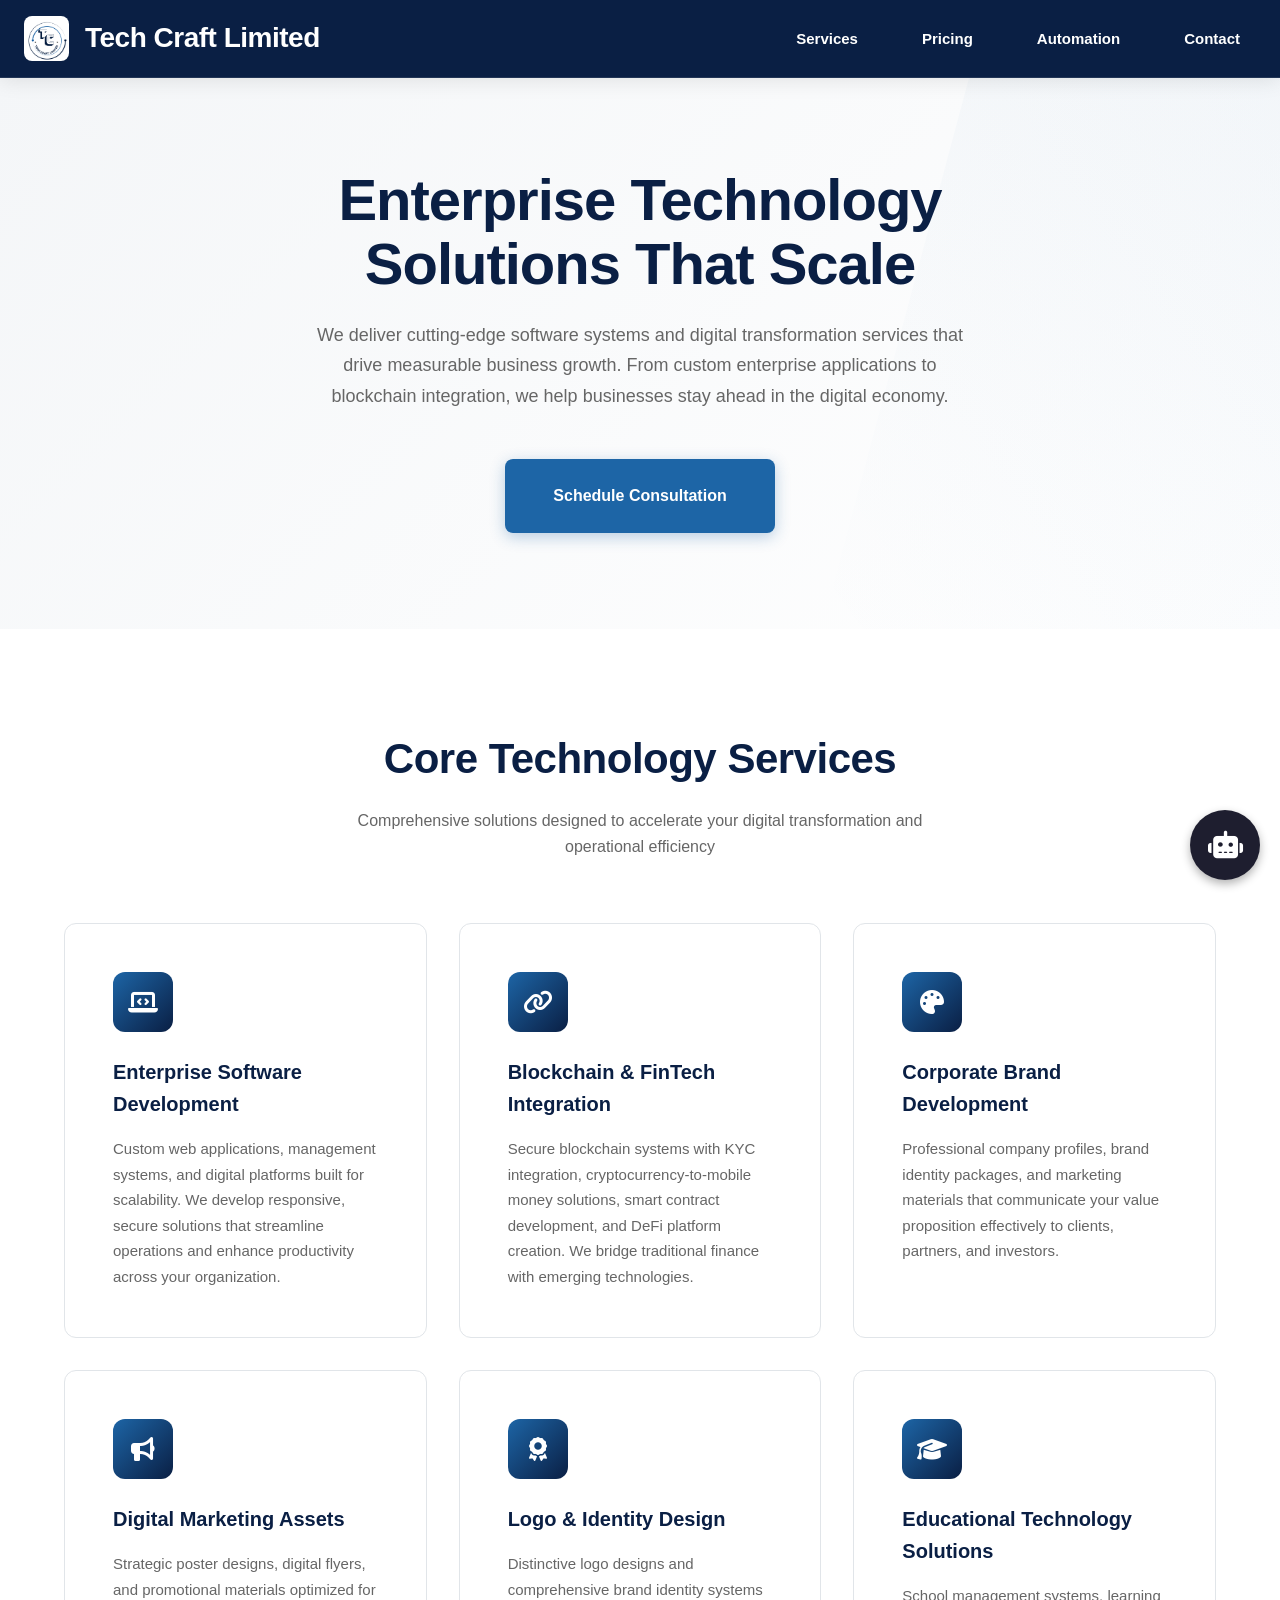
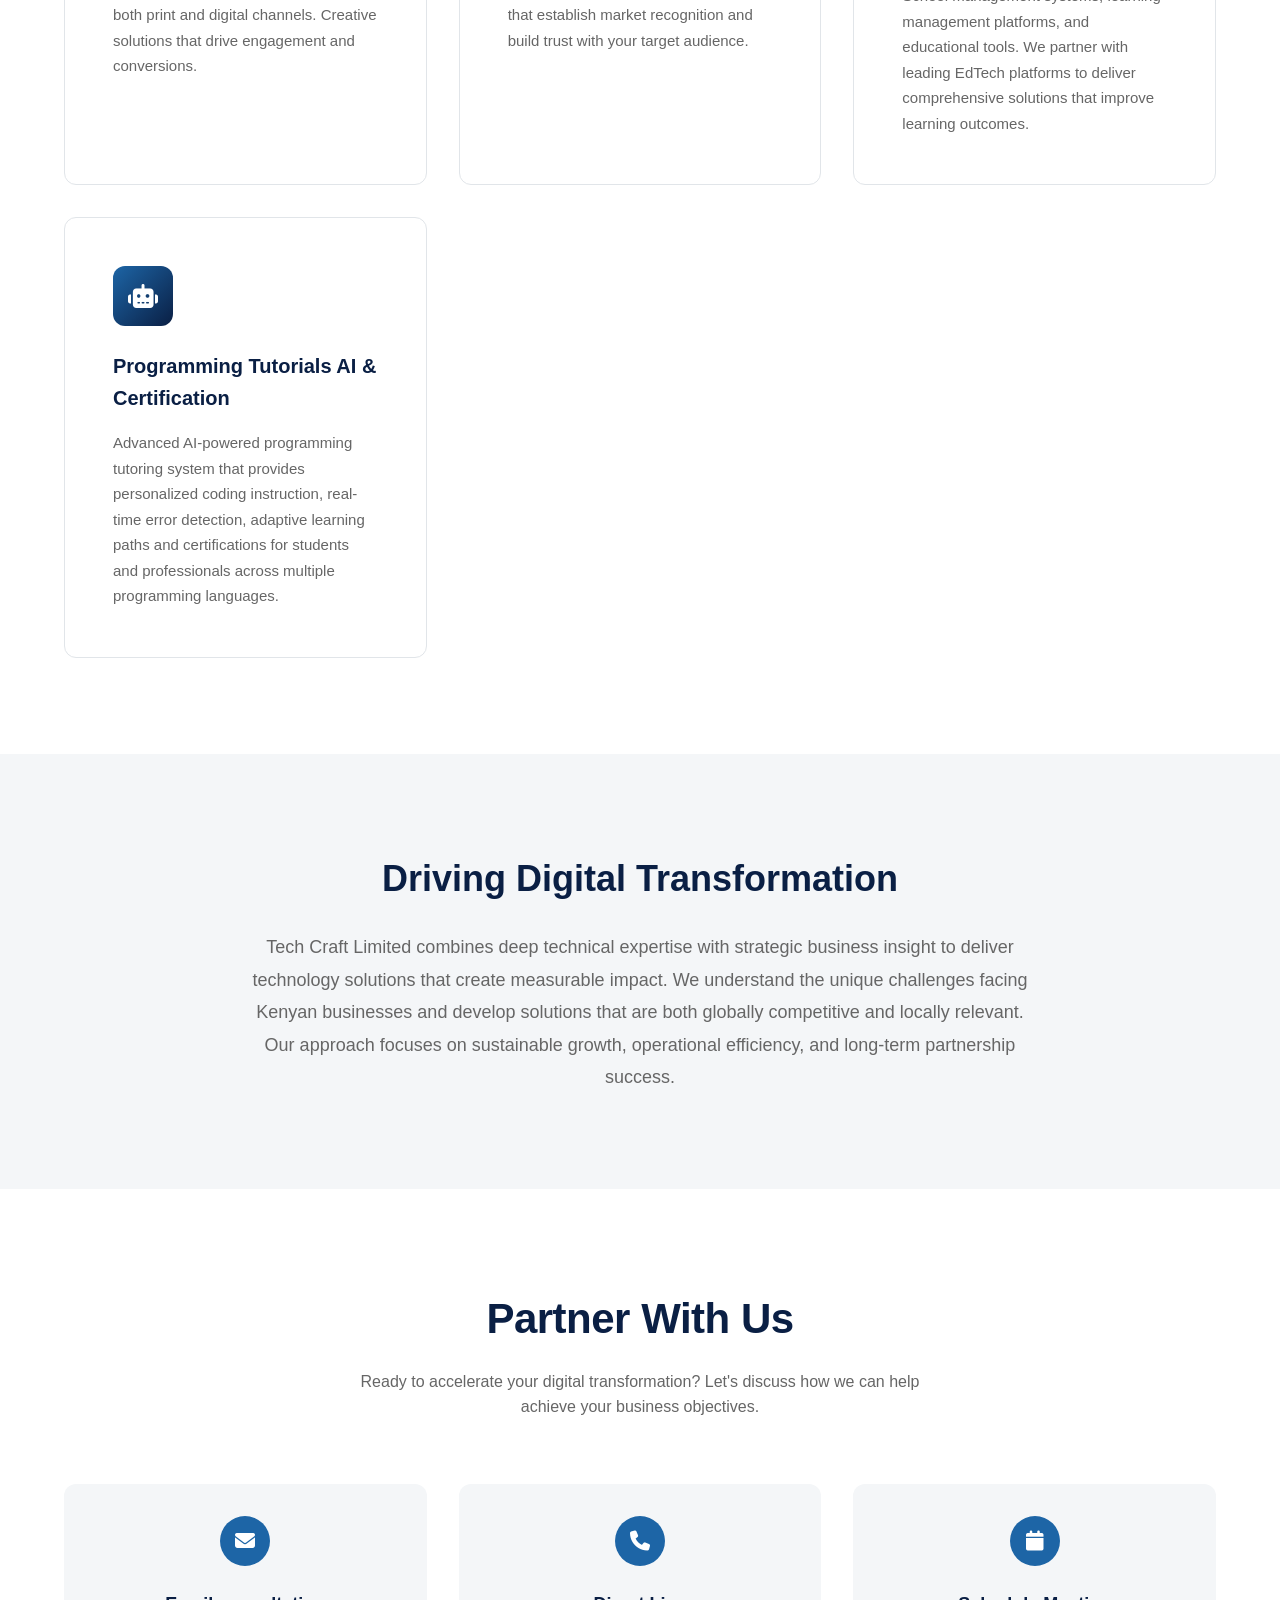
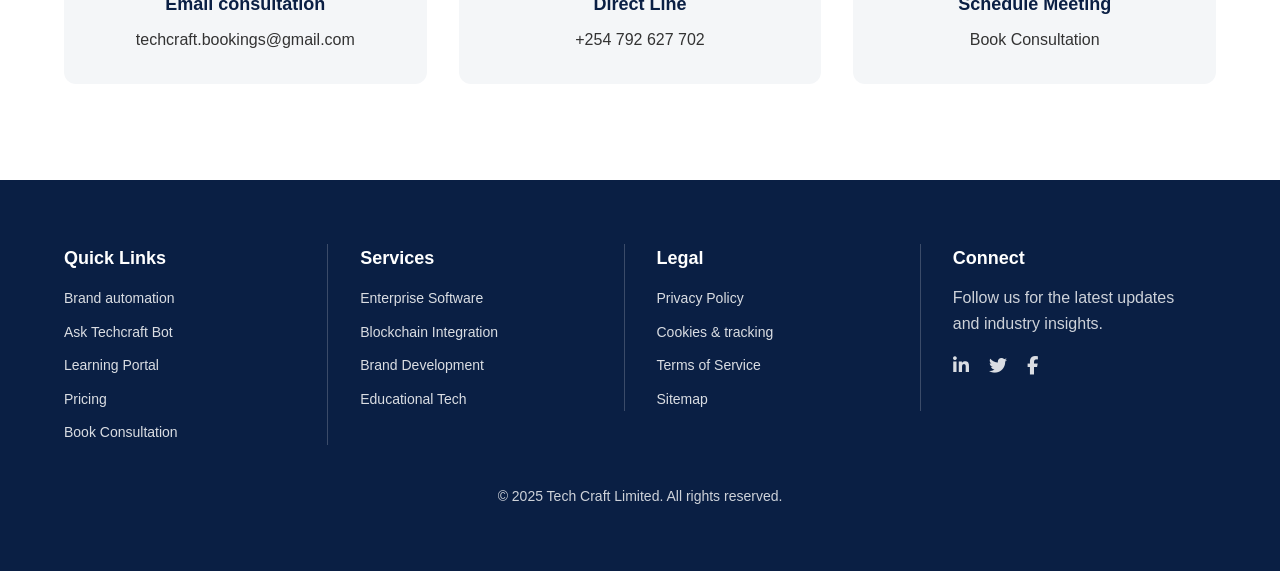
==== commit 60e4d487: "Publish frontend-only Techcraft bot with local service and crypto answers" ====
--- a/index.html
+++ b/index.html
@@ -5,7 +5,7 @@
 <meta name="viewport" content="width=device-width, initial-scale=1.0">
 <title>Tech Craft Limited — Enterprise Technology Solutions</title>
 <meta name="description" content="Leading technology consultancy offering enterprise software development, blockchain integration, brand development, digital marketing, and educational technology solutions across Kenya.">
-<link rel="canonical" href="https://techcraftlimited.me/">
+<link href="https://cdnjs.cloudflare.com/ajax/libs/font-awesome/6.4.0/css/all.min.css" rel="stylesheet">
 
 <style>
 /* Base Reset & Variables */
@@ -654,11 +654,6 @@
     display: none;
   }
 }
-
-/* Inline icons: no external stylesheet or font requests on the homepage. */
-.fas,.fab{display:inline-flex;align-items:center;justify-content:center;font-style:normal}
-.site-icon{width:1em;height:1em;display:block;overflow:visible}
-.close-lines{display:none}.fa-times .menu-lines{display:none}.fa-times .close-lines{display:block}
 </style>
 </head>
 
@@ -667,7 +662,7 @@
 <nav class="nav">
   <div class="nav-container">
     <div class="logo-section">
-      <img src="Techcraft/techcraft.png" alt="Tech Craft Logo" class="logo-image" width="45" height="45" decoding="async">
+      <img src="Techcraft/techcraft.png" alt="Tech Craft Logo" class="logo-image">
       <a href="#" class="logo-text">Tech Craft Limited</a>
     </div>
     <ul class="nav-links">
@@ -676,8 +671,8 @@
       <li><a href="automation.html">Automation</a></li>
       <li><a href="#contact">Contact</a></li>
     </ul>
-    <button class="menu-toggle" aria-label="Toggle navigation" aria-expanded="false">
-      <i class="fas fa-bars"><svg class="site-icon" aria-hidden="true" viewBox="0 0 24 24" fill="none" stroke="currentColor" stroke-width="1.8" stroke-linecap="round" stroke-linejoin="round"><path class="menu-lines" d="M4 6h16M4 12h16M4 18h16"/><path class="close-lines" d="m6 6 12 12M6 18 18 6"/></svg></i>
+    <button class="menu-toggle">
+      <i class="fas fa-bars"></i>
     </button>
   </div>
 </nav>
@@ -701,49 +696,49 @@
     <div class="services-grid">
       <div class="service-card">
         <div class="service-icon">
-          <i class="fas fa-laptop-code"><svg class="site-icon" aria-hidden="true" viewBox="0 0 24 24" fill="none" stroke="currentColor" stroke-width="1.8" stroke-linecap="round" stroke-linejoin="round"><rect x="4" y="3" width="16" height="13" rx="2"/><path d="M2 20h20m-12-13-3 3 3 3m4-6 3 3-3 3"/></svg></i>
+          <i class="fas fa-laptop-code"></i>
         </div>
         <h3>Enterprise Software Development</h3>
         <p>Custom web applications, management systems, and digital platforms built for scalability. We develop responsive, secure solutions that streamline operations and enhance productivity across your organization.</p>
       </div>
       <div class="service-card">
         <div class="service-icon">
-          <i class="fas fa-link"><svg class="site-icon" aria-hidden="true" viewBox="0 0 24 24" fill="none" stroke="currentColor" stroke-width="1.8" stroke-linecap="round" stroke-linejoin="round"><path d="m10 13 4-4m-5 6-2 2a4 4 0 0 1-6-6l5-5a4 4 0 0 1 6 0m0 2 2-2a4 4 0 0 1 6 6l-5 5a4 4 0 0 1-6 0"/></svg></i>
+          <i class="fas fa-link"></i>
         </div>
         <h3>Blockchain & FinTech Integration</h3>
         <p>Secure blockchain systems with KYC integration, cryptocurrency-to-mobile money solutions, smart contract development, and DeFi platform creation. We bridge traditional finance with emerging technologies.</p>
       </div>
       <div class="service-card">
         <div class="service-icon">
-          <i class="fas fa-palette"><svg class="site-icon" aria-hidden="true" viewBox="0 0 24 24" fill="none" stroke="currentColor" stroke-width="1.8" stroke-linecap="round" stroke-linejoin="round"><path d="M12 3a9 9 0 1 0 0 18h1a2 2 0 0 0 0-4 2 2 0 0 1 0-4h4a4 4 0 0 0 4-4c0-3-4-6-9-6Z"/><circle cx="7" cy="9" r="1"/><circle cx="10" cy="6" r="1"/><circle cx="15" cy="6" r="1"/></svg></i>
+          <i class="fas fa-palette"></i>
         </div>
         <h3>Corporate Brand Development</h3>
         <p>Professional company profiles, brand identity packages, and marketing materials that communicate your value proposition effectively to clients, partners, and investors.</p>
       </div>
       <div class="service-card">
         <div class="service-icon">
-          <i class="fas fa-bullhorn"><svg class="site-icon" aria-hidden="true" viewBox="0 0 24 24" fill="none" stroke="currentColor" stroke-width="1.8" stroke-linecap="round" stroke-linejoin="round"><path d="m4 9 14-5v16L4 15Zm0 0H2v6h2m3 1 2 6h4l-2-5m11-9v8"/></svg></i>
+          <i class="fas fa-bullhorn"></i>
         </div>
         <h3>Digital Marketing Assets</h3>
         <p>Strategic poster designs, digital flyers, and promotional materials optimized for both print and digital channels. Creative solutions that drive engagement and conversions.</p>
       </div>
       <div class="service-card">
         <div class="service-icon">
-          <i class="fas fa-award"><svg class="site-icon" aria-hidden="true" viewBox="0 0 24 24" fill="none" stroke="currentColor" stroke-width="1.8" stroke-linecap="round" stroke-linejoin="round"><circle cx="12" cy="8" r="5"/><path d="m8 12-2 9 6-3 6 3-2-9"/></svg></i>
+          <i class="fas fa-award"></i>
         </div>
         <h3>Logo & Identity Design</h3>
         <p>Distinctive logo designs and comprehensive brand identity systems that establish market recognition and build trust with your target audience.</p>
       </div>
       <div class="service-card">
         <div class="service-icon">
-          <i class="fas fa-graduation-cap"><svg class="site-icon" aria-hidden="true" viewBox="0 0 24 24" fill="none" stroke="currentColor" stroke-width="1.8" stroke-linecap="round" stroke-linejoin="round"><path d="m2 8 10-5 10 5-10 5Zm4 3v7c4 3 8 3 12 0v-7m4-3v10"/></svg></i>
+          <i class="fas fa-graduation-cap"></i>
         </div>
         <h3>Educational Technology Solutions</h3>
         <p>School management systems, learning management platforms, and educational tools. We partner with leading EdTech platforms to deliver comprehensive solutions that improve learning outcomes.</p>
       </div>
       <div class="service-card">
         <div class="service-icon">
-          <i class="fas fa-robot"><svg class="site-icon" aria-hidden="true" viewBox="0 0 24 24" fill="none" stroke="currentColor" stroke-width="1.8" stroke-linecap="round" stroke-linejoin="round"><rect x="4" y="7" width="16" height="14" rx="3"/><path d="M12 3v4M1 12v6m22-6v6M8 16h8"/><circle cx="8" cy="12" r="1"/><circle cx="16" cy="12" r="1"/></svg></i>
+          <i class="fas fa-robot"></i>
         </div>
         <h3>Programming Tutorials AI & Certification</h3>
         <p>Advanced AI-powered programming tutoring system that provides personalized coding instruction, real-time error detection, adaptive learning paths and certifications for students and professionals across multiple programming languages.</p>
@@ -770,21 +765,21 @@
     <div class="contact-grid">
       <div class="contact-card">
         <div class="contact-icon">
-          <i class="fas fa-envelope"><svg class="site-icon" aria-hidden="true" viewBox="0 0 24 24" fill="none" stroke="currentColor" stroke-width="1.8" stroke-linecap="round" stroke-linejoin="round"><rect x="2" y="4" width="20" height="16" rx="2"/><path d="m2 6 10 7L22 6"/></svg></i>
+          <i class="fas fa-envelope"></i>
         </div>
         <h3>Email consultation</h3>
         <a href="mailto:techcraft.bookings@gmail.com">techcraft.bookings@gmail.com</a>
       </div>
       <div class="contact-card">
         <div class="contact-icon">
-          <i class="fas fa-phone"><svg class="site-icon" aria-hidden="true" viewBox="0 0 24 24" fill="none" stroke="currentColor" stroke-width="1.8" stroke-linecap="round" stroke-linejoin="round"><path d="m5 3 4 5-3 3c2 3 4 5 7 7l3-3 5 4c-2 5-7 3-12-1S0 6 5 3Z"/></svg></i>
+          <i class="fas fa-phone"></i>
         </div>
         <h3>Direct Line</h3>
         <a href="tel:+254792627702">+254 792 627 702</a>
       </div>
       <div class="contact-card">
         <div class="contact-icon">
-          <i class="fas fa-calendar"><svg class="site-icon" aria-hidden="true" viewBox="0 0 24 24" fill="none" stroke="currentColor" stroke-width="1.8" stroke-linecap="round" stroke-linejoin="round"><rect x="3" y="5" width="18" height="17" rx="2"/><path d="M7 2v6m10-6v6M3 11h18m-14 4h2m3 0h2m3 0h1"/></svg></i>
+          <i class="fas fa-calendar"></i>
         </div>
         <h3>Schedule Meeting</h3>
         <a href="booking.html">Book Consultation</a>
@@ -797,8 +792,8 @@
 <div class="ai-button-container">
   <a href="AI.html" target="_blank" style="text-decoration: none;">
     <div id="aiButton">
-      <i class="fas fa-robot"><svg class="site-icon" aria-hidden="true" viewBox="0 0 24 24" fill="none" stroke="currentColor" stroke-width="1.8" stroke-linecap="round" stroke-linejoin="round"><rect x="4" y="7" width="16" height="14" rx="3"/><path d="M12 3v4M1 12v6m22-6v6M8 16h8"/><circle cx="8" cy="12" r="1"/><circle cx="16" cy="12" r="1"/></svg></i>
-      <div id="aiTooltip"> Brainstorm with AI</div>
+      <i class="fas fa-robot"></i>
+      <div id="aiTooltip"> Ask Techcraft Bot</div>
     </div>
   </a>
 </div>
@@ -811,7 +806,7 @@
         <h3>Quick Links</h3>
         <ul class="footer-links">
           <li><a href="automation.html">Brand automation</a></li>
-          <li><a href="AI.html">Brainstorm with AI</a></li>
+          <li><a href="AI.html">Ask Techcraft Bot</a></li>
           <li><a href="learning.html">Learning Portal</a></li>
           <li><a href="pricing.html">Pricing</a></li>
           <li><a href="booking.html">Book Consultation</a></li>
@@ -845,13 +840,13 @@
         </p>
         <div class="social-links">
           <a href="https://linkedin.com/company/tech-craft-limited" aria-label="LinkedIn" target="_blank" rel="noopener">
-            <i class="fab fa-linkedin-in" aria-hidden="true"><svg class="site-icon" aria-hidden="true" viewBox="0 0 24 24" fill="none" stroke="currentColor" stroke-width="1.8" stroke-linecap="round" stroke-linejoin="round"><path d="M4 9v12M4 3v1m6 17V9m0 5a5 5 0 0 1 10 0v7"/></svg></i>
+            <i class="fab fa-linkedin-in" aria-hidden="true"></i>
           </a>
           <a href="https://x.com/Tech_craft_ltd?s=09&t=dpjquoECA7vQ30L01CiuYA" aria-label="Twitter" target="_blank" rel="noopener">
-            <i class="fab fa-twitter" aria-hidden="true"><svg class="site-icon" aria-hidden="true" viewBox="0 0 24 24" fill="none" stroke="currentColor" stroke-width="1.8" stroke-linecap="round" stroke-linejoin="round"><path d="M4 3h4l12 18h-4ZM4 21 20 3"/></svg></i>
+            <i class="fab fa-twitter" aria-hidden="true"></i>
           </a>
           <a href="https://www.facebook.com/profile.php?id=61583499659601" aria-label="Facebook" target="_blank" rel="noopener">
-            <i class="fab fa-facebook-f" aria-hidden="true"><svg class="site-icon" aria-hidden="true" viewBox="0 0 24 24" fill="none" stroke="currentColor" stroke-width="1.8" stroke-linecap="round" stroke-linejoin="round"><path d="M14 22V9c0-4 2-6 7-6m-12 9h11"/></svg></i>
+            <i class="fab fa-facebook-f" aria-hidden="true"></i>
           </a>
         </div>
       </div>
@@ -870,7 +865,6 @@
 
 menuToggle.addEventListener('click', () => {
   navLinks.classList.toggle('active');
-  menuToggle.setAttribute('aria-expanded', String(navLinks.classList.contains('active')));
   const icon = menuToggle.querySelector('i');
   icon.classList.toggle('fa-bars');
   icon.classList.toggle('fa-times');
@@ -880,8 +874,6 @@
 document.querySelectorAll('.nav-links a').forEach(link => {
   link.addEventListener('click', () => {
     navLinks.classList.remove('active');
-    menuToggle.setAttribute('aria-expanded', 'false');
-    document.body.style.overflow = '';
     const icon = menuToggle.querySelector('i');
     icon.classList.add('fa-bars');
     icon.classList.remove('fa-times');
@@ -892,9 +884,7 @@
 document.querySelectorAll('a[href^="#"]').forEach(anchor => {
   anchor.addEventListener('click', function (e) {
     e.preventDefault();
-    const href = this.getAttribute('href');
-    if (href === '#') { window.scrollTo({ top: 0, behavior: 'smooth' }); return; }
-    const target = document.querySelector(href);
+    const target = document.querySelector(this.getAttribute('href'));
     if (target) {
       target.scrollIntoView({
         behavior: 'smooth',
@@ -953,8 +943,6 @@
   if (window.innerWidth > 768) {
     document.body.style.overflow = '';
     navLinks.classList.remove('active');
-    menuToggle.setAttribute('aria-expanded', 'false');
-    document.body.style.overflow = '';
     const icon = menuToggle.querySelector('i');
     icon.classList.add('fa-bars');
     icon.classList.remove('fa-times');
